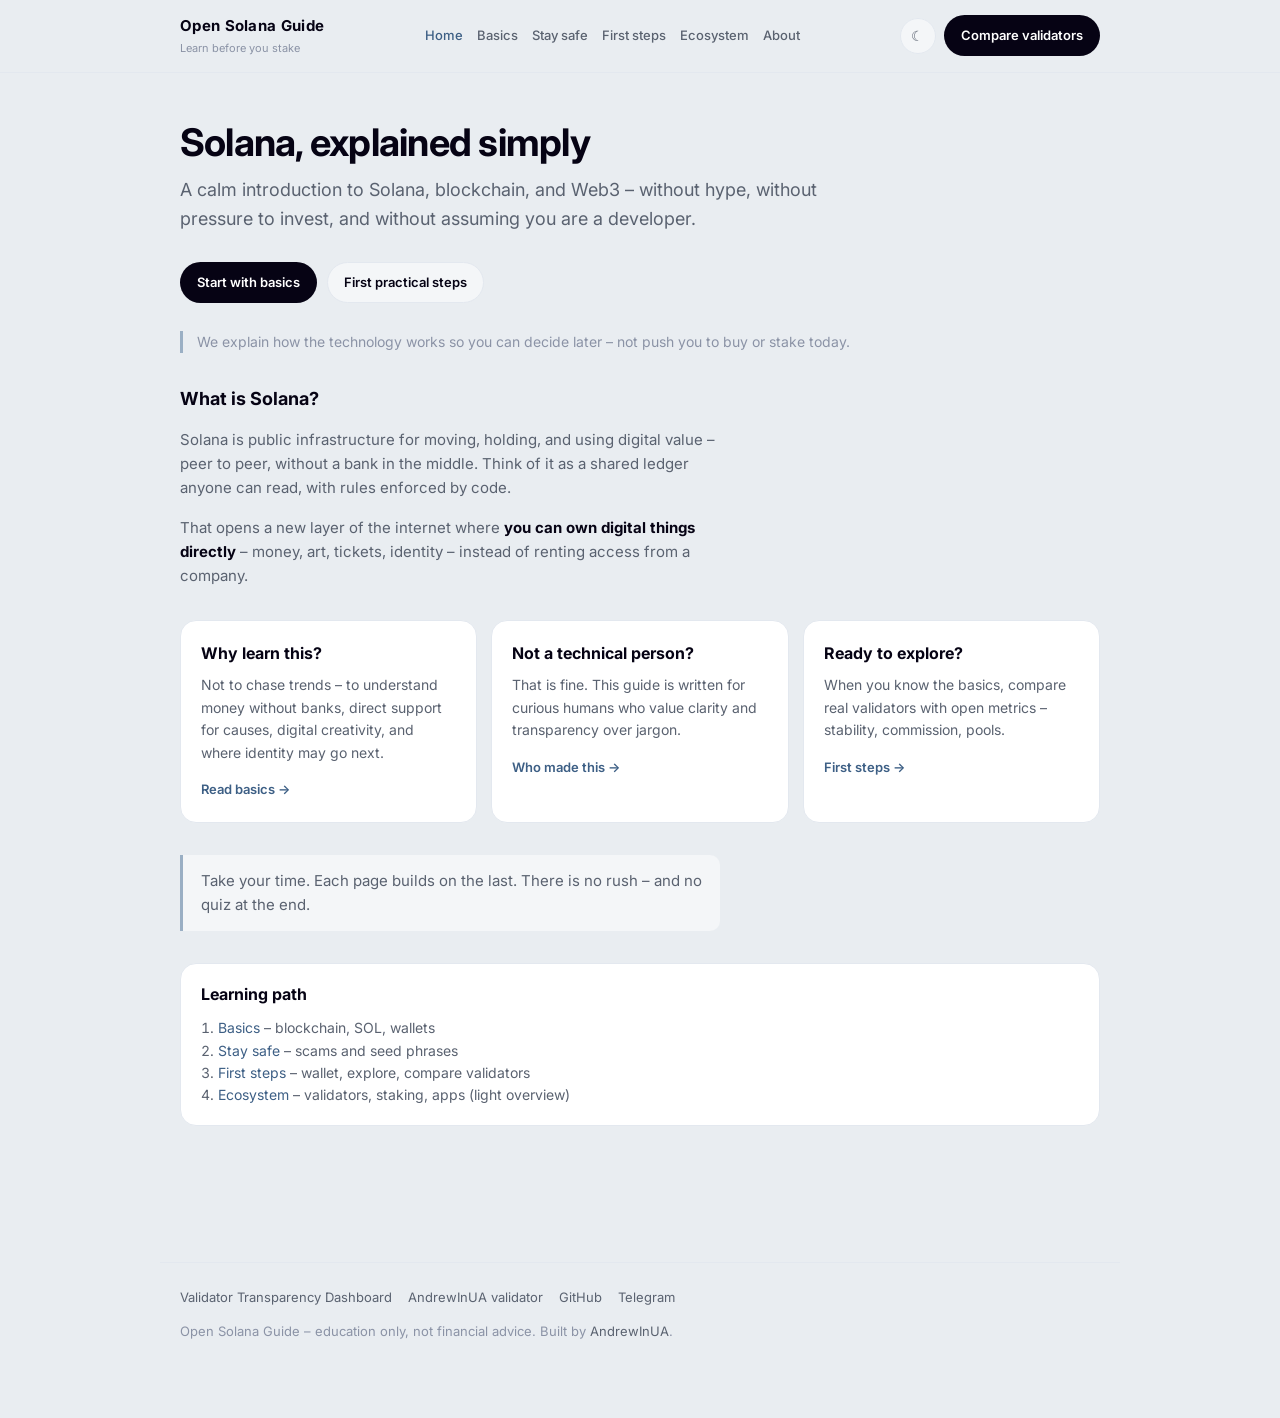
==== index.html @ 5daf4d7b "Present Open Solana Guide as standalone English site. Remove Solyanka and Ukrainian-version referenc" ====
<!doctype html>
<html lang="en">
<head>
  <meta charset="utf-8" />
  <meta name="viewport" content="width=device-width, initial-scale=1" />
  <meta name="color-scheme" content="light dark" />
  <meta name="description" content="Open Solana Guide – plain-English introduction to Solana, Web3 basics, staying safe, and your first practical steps before you stake." />
  <title>Open Solana Guide – Solana explained simply</title>
  <link rel="preconnect" href="https://fonts.googleapis.com" />
  <link rel="preconnect" href="https://fonts.gstatic.com" crossorigin />
  <link href="https://fonts.googleapis.com/css2?family=Inter:wght@400;500;600;700&display=swap" rel="stylesheet" />
  <link rel="stylesheet" href="./styles.css" />
  <script src="./site.js" defer></script>
</head>
<body>
  <header class="site-header">
    <div class="site-header-inner">
      <a href="./index.html" class="brand" style="text-decoration:none">
        <span class="brand-title">Open Solana Guide</span>
        <span class="brand-tag">Learn before you stake</span>
      </a>
      <nav class="site-nav" aria-label="Main">
        <a href="./index.html" class="active">Home</a>
        <a href="./basics.html">Basics</a>
        <a href="./stay-safe.html">Stay safe</a>
        <a href="./first-steps.html">First steps</a>
        <a href="./ecosystem.html">Ecosystem</a>
        <a href="./about.html">About</a>
      </nav>
      <div class="header-actions">
        <button type="button" id="theme-toggle" class="theme-btn" aria-label="Toggle theme">☀</button>
        <a class="btn btn-primary" href="https://validator-transparency-dashboard.vercel.app/?from=learn" target="_blank" rel="noopener">Compare validators</a>
      </div>
    </div>
  </header>

  <main class="wrap">
    <section class="hero">
      <h1>Solana, explained simply</h1>
      <p class="hero-lead">
        A calm introduction to Solana, blockchain, and Web3 – without hype, without pressure to invest,
        and without assuming you are a developer.
      </p>
      <div class="path-row">
        <a class="btn btn-primary" href="./basics.html">Start with basics</a>
        <a class="btn btn-ghost" href="./first-steps.html">First practical steps</a>
      </div>
      <p class="hero-note">
        We explain how the technology works so you can decide later – not push you to buy or stake today.
      </p>
    </section>

    <section>
      <h2 style="font-size:18px;color:var(--heading);margin:0 0 14px">What is Solana?</h2>
      <p style="color:var(--text2);max-width:36em;margin:0 0 16px;font-size:15px">
        Solana is public infrastructure for moving, holding, and using digital value – peer to peer,
        without a bank in the middle. Think of it as a shared ledger anyone can read, with rules enforced by code.
      </p>
      <p style="color:var(--text2);max-width:36em;margin:0;font-size:15px">
        That opens a new layer of the internet where <strong style="color:var(--heading)">you can own digital things directly</strong> –
        money, art, tickets, identity – instead of renting access from a company.
      </p>
    </section>

    <div class="card-grid">
      <article class="card">
        <h3>Why learn this?</h3>
        <p>Not to chase trends – to understand money without banks, direct support for causes, digital creativity, and where identity may go next.</p>
        <a class="card-link" href="./basics.html">Read basics →</a>
      </article>
      <article class="card">
        <h3>Not a technical person?</h3>
        <p>That is fine. This guide is written for curious humans who value clarity and transparency over jargon.</p>
        <a class="card-link" href="./about.html">Who made this →</a>
      </article>
      <article class="card">
        <h3>Ready to explore?</h3>
        <p>When you know the basics, compare real validators with open metrics – stability, commission, pools.</p>
        <a class="card-link" href="./first-steps.html">First steps →</a>
      </article>
    </div>

    <blockquote style="max-width:36em;margin:32px 0;padding:14px 18px;border-left:3px solid var(--accent-soft);background:var(--surface2);border-radius:0 10px 10px 0;color:var(--text2);font-size:15px">
      Take your time. Each page builds on the last. There is no rush – and no quiz at the end.
    </blockquote>

    <section class="callout">
      <strong>Learning path</strong>
      <ol style="margin:10px 0 0;padding-left:1.2em;color:var(--text2);font-size:14px">
        <li><a href="./basics.html">Basics</a> – blockchain, SOL, wallets</li>
        <li><a href="./stay-safe.html">Stay safe</a> – scams and seed phrases</li>
        <li><a href="./first-steps.html">First steps</a> – wallet, explore, compare validators</li>
        <li><a href="./ecosystem.html">Ecosystem</a> – validators, staking, apps (light overview)</li>
      </ol>
    </section>
  </main>

  <footer class="wrap site-footer">
    <div class="footer-links">
      <a href="https://validator-transparency-dashboard.vercel.app/?from=learn" target="_blank" rel="noopener">Validator Transparency Dashboard</a>
      <a href="https://andrewinua.com/" target="_blank" rel="noopener">AndrewInUA validator</a>
      <a href="https://github.com/AndrewInUA/open-solana-guide" target="_blank" rel="noopener">GitHub</a>
      <a href="https://t.me/AndrewInUA" target="_blank" rel="noopener">Telegram</a>
    </div>
    <p>Open Solana Guide – education only, not financial advice. Built by <a href="https://github.com/AndrewInUA">AndrewInUA</a>.</p>
  </footer>
</body>
</html>
---- styles.css ----
:root {
  --bg: #0c0e14;
  --surface: #141821;
  --surface2: #1a2030;
  --border: #2a3142;
  --border2: #3a4358;
  --text: #e8ebf2;
  --text2: #9aa3b8;
  --text3: #6b7488;
  --heading: #f0f3fa;
  --link: #8eb4d4;
  --link-hover: #a8c8e6;
  --accent-soft: #5a7f9e;
  --accent: #4a7394;
  --accent-fg: #f5f8fc;
  --warn: #f36b6b;
  --font: "Inter", system-ui, sans-serif;
  --radius: 16px;
  --radius-sm: 10px;
  --max: 720px;
  --wide: 960px;
  color-scheme: dark;
}

html[data-theme="light"] {
  --bg: #e9edf1;
  --surface: #ffffff;
  --surface2: #f4f6f8;
  --border: #e3e8ef;
  --border2: #d6dce5;
  --text: #101319;
  --text2: #5a6270;
  --text3: #8b93a6;
  --heading: #060314;
  --link: #3d5f85;
  --link-hover: #2a4560;
  --accent-soft: #9aafc4;
  --accent: #060314;
  --accent-fg: #ffffff;
  color-scheme: light;
}

*, *::before, *::after { box-sizing: border-box; }

body {
  margin: 0;
  font-family: var(--font);
  background: var(--bg);
  color: var(--text);
  line-height: 1.6;
  font-size: 16px;
}

a { color: var(--link); text-decoration: none; }
a:hover { color: var(--link-hover); text-decoration: underline; }

.wrap {
  max-width: var(--wide);
  margin: 0 auto;
  padding: 0 20px 64px;
}

.site-header {
  position: sticky;
  top: 0;
  z-index: 20;
  background: color-mix(in srgb, var(--bg) 88%, transparent);
  backdrop-filter: blur(10px);
  border-bottom: 1px solid var(--border);
}

.site-header-inner {
  max-width: var(--wide);
  margin: 0 auto;
  padding: 14px 20px;
  display: flex;
  align-items: center;
  justify-content: space-between;
  gap: 16px;
  flex-wrap: wrap;
}

.brand {
  display: flex;
  flex-direction: column;
  gap: 2px;
}

.brand-title {
  font-size: 15px;
  font-weight: 700;
  color: var(--heading);
  letter-spacing: 0.02em;
}

.brand-tag {
  font-size: 11px;
  color: var(--text3);
}

.site-nav {
  display: flex;
  flex-wrap: wrap;
  gap: 6px 14px;
  align-items: center;
}

.site-nav a {
  font-size: 13px;
  color: var(--text2);
  text-decoration: none;
  font-weight: 500;
}

.site-nav a:hover,
.site-nav a.active {
  color: var(--heading);
  text-decoration: none;
}

.site-nav a.active { color: var(--link); }

.header-actions {
  display: flex;
  gap: 8px;
  align-items: center;
}

.btn {
  display: inline-flex;
  align-items: center;
  justify-content: center;
  padding: 9px 16px;
  border-radius: 999px;
  font-size: 13px;
  font-weight: 600;
  border: 1px solid transparent;
  cursor: pointer;
  text-decoration: none !important;
  transition: opacity 0.15s ease;
}

.btn:hover { opacity: 0.92; text-decoration: none !important; }

.btn-primary {
  background: var(--accent);
  color: var(--accent-fg);
}

.btn-ghost {
  background: var(--surface2);
  color: var(--heading);
  border-color: var(--border);
}

.theme-btn {
  width: 36px;
  height: 36px;
  padding: 0;
  border-radius: 999px;
  border: 1px solid var(--border);
  background: var(--surface2);
  color: var(--text2);
  cursor: pointer;
  font-size: 14px;
}

.hero {
  padding: 48px 0 32px;
  max-width: var(--max);
}

.hero h1 {
  margin: 0 0 12px;
  font-size: clamp(28px, 5vw, 38px);
  line-height: 1.15;
  color: var(--heading);
  letter-spacing: -0.02em;
}

.hero-lead {
  font-size: 18px;
  color: var(--text2);
  margin: 0 0 24px;
  max-width: 36em;
}

.hero-note {
  font-size: 14px;
  color: var(--text3);
  border-left: 3px solid var(--accent-soft);
  padding-left: 14px;
  margin: 24px 0 0;
}

.card-grid {
  display: grid;
  grid-template-columns: repeat(auto-fill, minmax(260px, 1fr));
  gap: 14px;
  margin: 32px 0;
}

.card {
  background: var(--surface);
  border: 1px solid var(--border);
  border-radius: var(--radius);
  padding: 20px;
}

.card h2, .card h3 {
  margin: 0 0 8px;
  font-size: 16px;
  color: var(--heading);
}

.card p {
  margin: 0 0 12px;
  font-size: 14px;
  color: var(--text2);
}

.card-link {
  font-size: 13px;
  font-weight: 600;
  color: var(--link);
}

.prose {
  max-width: var(--max);
  padding: 32px 0 16px;
}

.prose h1 {
  margin: 0 0 12px;
  font-size: clamp(26px, 4vw, 34px);
  color: var(--heading);
}

.prose h2 {
  margin: 32px 0 10px;
  font-size: 20px;
  color: var(--heading);
}

.prose h3 {
  margin: 24px 0 8px;
  font-size: 16px;
  color: var(--heading);
}

.prose p, .prose li {
  color: var(--text2);
  font-size: 15px;
}

.prose ul, .prose ol {
  padding-left: 1.25em;
  margin: 0 0 16px;
}

.prose li { margin-bottom: 6px; }

.prose blockquote {
  margin: 20px 0;
  padding: 14px 18px;
  border-left: 3px solid var(--accent-soft);
  background: var(--surface2);
  border-radius: 0 var(--radius-sm) var(--radius-sm) 0;
  color: var(--text2);
  font-size: 15px;
}

.callout {
  background: var(--surface);
  border: 1px solid var(--border);
  border-radius: var(--radius);
  padding: 18px 20px;
  margin: 24px 0;
}

.callout strong { color: var(--heading); }

.callout-warn {
  border-color: color-mix(in srgb, var(--warn) 40%, var(--border));
}

.path-row {
  display: flex;
  flex-wrap: wrap;
  gap: 10px;
  margin: 28px 0;
}

.step-list {
  counter-reset: step;
  list-style: none;
  padding: 0;
  margin: 20px 0;
}

.step-list li {
  counter-increment: step;
  position: relative;
  padding: 16px 16px 16px 52px;
  margin-bottom: 10px;
  background: var(--surface);
  border: 1px solid var(--border);
  border-radius: var(--radius-sm);
  color: var(--text2);
  font-size: 15px;
}

.step-list li::before {
  content: counter(step);
  position: absolute;
  left: 16px;
  top: 16px;
  width: 24px;
  height: 24px;
  border-radius: 999px;
  background: var(--accent);
  color: var(--accent-fg);
  font-size: 12px;
  font-weight: 700;
  display: flex;
  align-items: center;
  justify-content: center;
}

.site-footer {
  margin-top: 48px;
  padding-top: 24px;
  border-top: 1px solid var(--border);
  font-size: 13px;
  color: var(--text3);
}

.site-footer a { color: var(--text2); }

.footer-links {
  display: flex;
  flex-wrap: wrap;
  gap: 8px 16px;
  margin-bottom: 12px;
}

@media (max-width: 640px) {
  .site-nav { width: 100%; }
  .header-actions { width: 100%; justify-content: flex-end; }
}
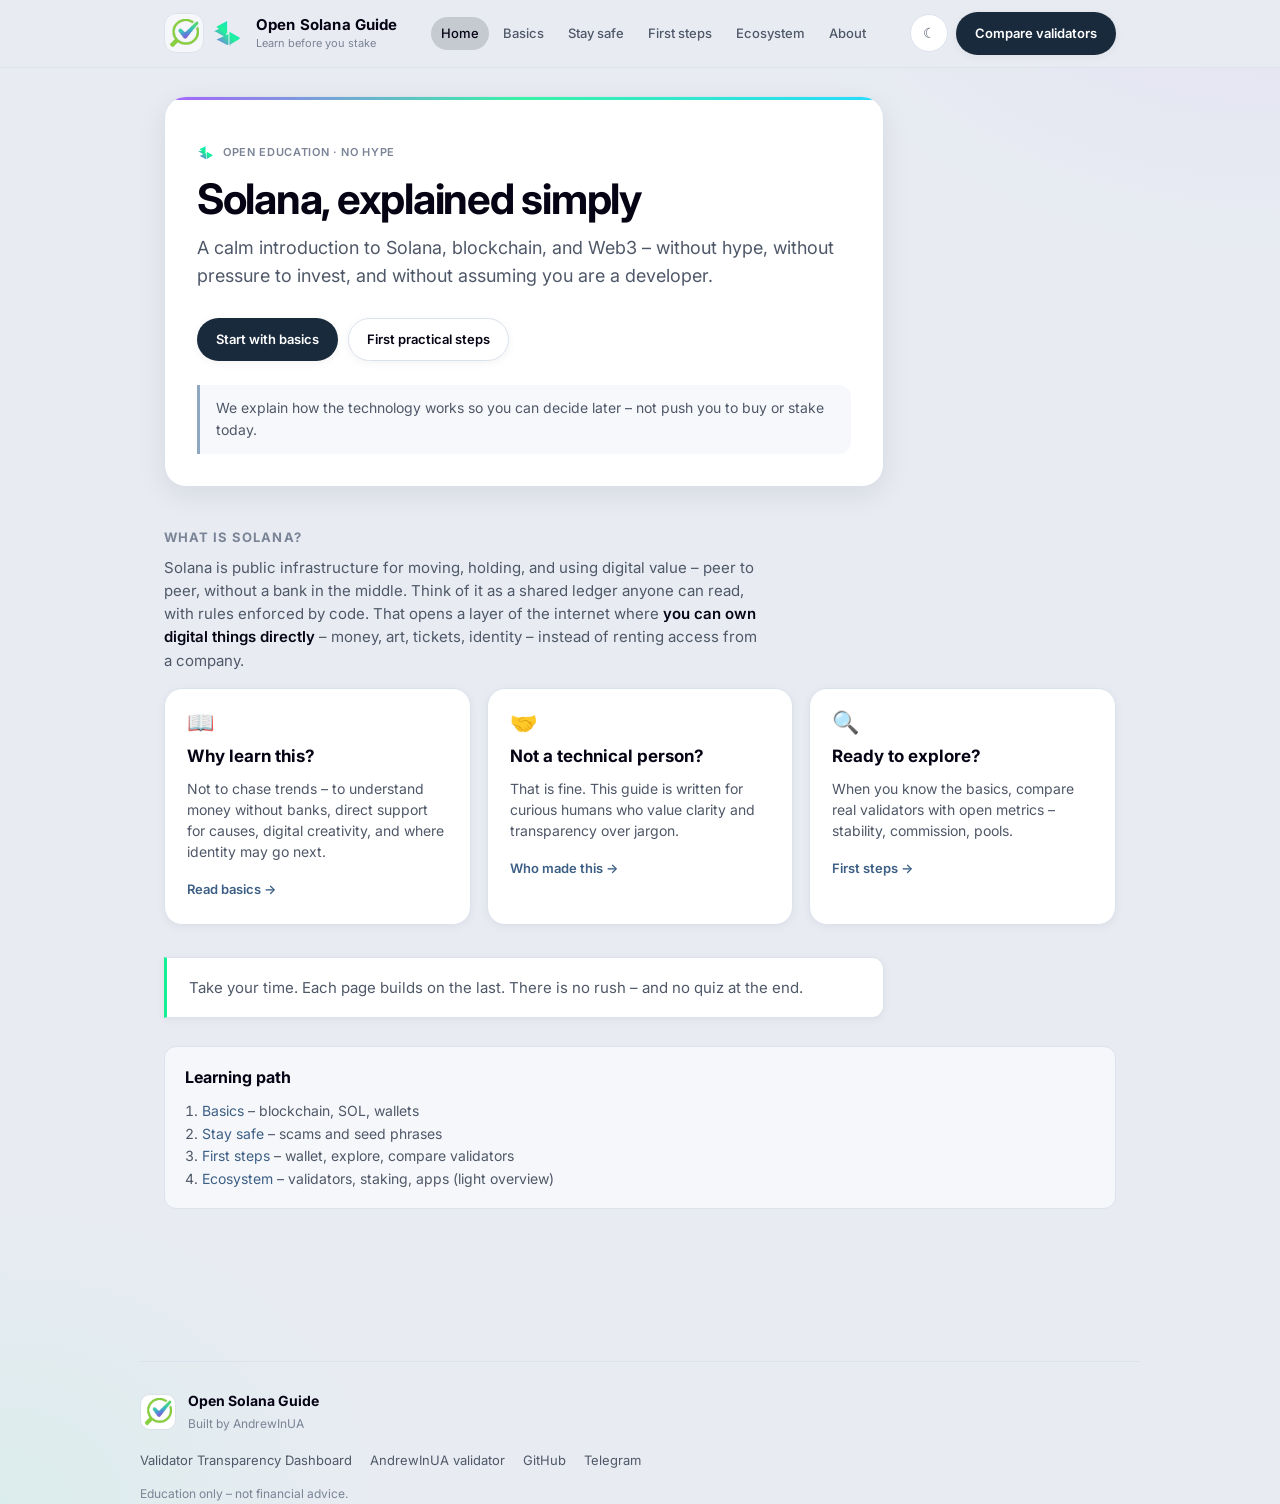
==== commit ce8a8570: "Polish guide UI with logos, hero panel, and card styling. Adds AndrewInUA and Solana marks in the he" ====
--- a/index.html
+++ b/index.html
@@ -10,14 +10,21 @@
   <link rel="preconnect" href="https://fonts.gstatic.com" crossorigin />
   <link href="https://fonts.googleapis.com/css2?family=Inter:wght@400;500;600;700&display=swap" rel="stylesheet" />
   <link rel="stylesheet" href="./styles.css" />
+  <link rel="icon" href="./assets/logo-transparent.png" type="image/png" />
   <script src="./site.js" defer></script>
 </head>
 <body>
   <header class="site-header">
     <div class="site-header-inner">
-      <a href="./index.html" class="brand" style="text-decoration:none">
-        <span class="brand-title">Open Solana Guide</span>
-        <span class="brand-tag">Learn before you stake</span>
+      <a href="./index.html" class="brand">
+        <span class="brand-logos" aria-hidden="true">
+          <img src="./assets/logo-transparent.png" alt="" class="brand-logo brand-logo-owner" width="40" height="40" />
+          <img src="./assets/solana-mark.svg" alt="" class="brand-logo brand-logo-solana" width="32" height="28" />
+        </span>
+        <span class="brand-text">
+          <span class="brand-title">Open Solana Guide</span>
+          <span class="brand-tag">Learn before you stake</span>
+        </span>
       </a>
       <nav class="site-nav" aria-label="Main">
         <a href="./index.html" class="active">Home</a>
@@ -35,7 +42,11 @@
   </header>
 
   <main class="wrap">
-    <section class="hero">
+    <section class="hero-panel hero">
+      <p class="hero-badge">
+        <img src="./assets/solana-mark.svg" alt="" width="18" height="16" />
+        Open education · no hype
+      </p>
       <h1>Solana, explained simply</h1>
       <p class="hero-lead">
         A calm introduction to Solana, blockchain, and Web3 – without hype, without pressure to invest,
@@ -50,37 +61,38 @@
       </p>
     </section>
 
-    <section>
-      <h2 style="font-size:18px;color:var(--heading);margin:0 0 14px">What is Solana?</h2>
-      <p style="color:var(--text2);max-width:36em;margin:0 0 16px;font-size:15px">
+    <section class="section-intro">
+      <h2>What is Solana?</h2>
+      <p>
         Solana is public infrastructure for moving, holding, and using digital value – peer to peer,
         without a bank in the middle. Think of it as a shared ledger anyone can read, with rules enforced by code.
-      </p>
-      <p style="color:var(--text2);max-width:36em;margin:0;font-size:15px">
-        That opens a new layer of the internet where <strong style="color:var(--heading)">you can own digital things directly</strong> –
+        That opens a layer of the internet where <strong>you can own digital things directly</strong> –
         money, art, tickets, identity – instead of renting access from a company.
       </p>
     </section>
 
     <div class="card-grid">
       <article class="card">
+        <div class="card-icon" aria-hidden="true">📖</div>
         <h3>Why learn this?</h3>
         <p>Not to chase trends – to understand money without banks, direct support for causes, digital creativity, and where identity may go next.</p>
         <a class="card-link" href="./basics.html">Read basics →</a>
       </article>
       <article class="card">
+        <div class="card-icon" aria-hidden="true">🤝</div>
         <h3>Not a technical person?</h3>
         <p>That is fine. This guide is written for curious humans who value clarity and transparency over jargon.</p>
         <a class="card-link" href="./about.html">Who made this →</a>
       </article>
       <article class="card">
+        <div class="card-icon" aria-hidden="true">🔍</div>
         <h3>Ready to explore?</h3>
         <p>When you know the basics, compare real validators with open metrics – stability, commission, pools.</p>
         <a class="card-link" href="./first-steps.html">First steps →</a>
       </article>
     </div>
 
-    <blockquote style="max-width:36em;margin:32px 0;padding:14px 18px;border-left:3px solid var(--accent-soft);background:var(--surface2);border-radius:0 10px 10px 0;color:var(--text2);font-size:15px">
+    <blockquote class="quote-panel">
       Take your time. Each page builds on the last. There is no rush – and no quiz at the end.
     </blockquote>
 
@@ -96,13 +108,20 @@
   </main>
 
   <footer class="wrap site-footer">
+    <div class="footer-brand">
+      <img src="./assets/logo-transparent.png" alt="" width="36" height="36" />
+      <div>
+        <strong>Open Solana Guide</strong>
+        <span>Built by AndrewInUA</span>
+      </div>
+    </div>
     <div class="footer-links">
       <a href="https://validator-transparency-dashboard.vercel.app/?from=learn" target="_blank" rel="noopener">Validator Transparency Dashboard</a>
       <a href="https://andrewinua.com/" target="_blank" rel="noopener">AndrewInUA validator</a>
       <a href="https://github.com/AndrewInUA/open-solana-guide" target="_blank" rel="noopener">GitHub</a>
       <a href="https://t.me/AndrewInUA" target="_blank" rel="noopener">Telegram</a>
     </div>
-    <p>Open Solana Guide – education only, not financial advice. Built by <a href="https://github.com/AndrewInUA">AndrewInUA</a>.</p>
+    <p class="footer-note">Education only – not financial advice.</p>
   </footer>
 </body>
 </html>
--- a/styles.css
+++ b/styles.css
@@ -1,42 +1,51 @@
 :root {
-  --bg: #0c0e14;
-  --surface: #141821;
-  --surface2: #1a2030;
-  --border: #2a3142;
-  --border2: #3a4358;
+  --bg: #0a0c12;
+  --bg-elevated: #10141f;
+  --surface: #161b28;
+  --surface2: #1c2333;
+  --border: #2a3348;
+  --border2: #3d4a63;
   --text: #e8ebf2;
   --text2: #9aa3b8;
   --text3: #6b7488;
-  --heading: #f0f3fa;
+  --heading: #f4f6fb;
   --link: #8eb4d4;
   --link-hover: #a8c8e6;
   --accent-soft: #5a7f9e;
-  --accent: #4a7394;
+  --accent: #5b8cad;
   --accent-fg: #f5f8fc;
+  --solana-purple: #9945ff;
+  --solana-green: #14f195;
+  --solana-cyan: #00d4ff;
   --warn: #f36b6b;
   --font: "Inter", system-ui, sans-serif;
-  --radius: 16px;
-  --radius-sm: 10px;
+  --radius: 18px;
+  --radius-sm: 12px;
   --max: 720px;
-  --wide: 960px;
+  --wide: 1000px;
+  --shadow-card: 0 8px 32px rgba(0, 0, 0, 0.35);
+  --shadow-soft: 0 2px 12px rgba(0, 0, 0, 0.2);
   color-scheme: dark;
 }
 
 html[data-theme="light"] {
-  --bg: #e9edf1;
+  --bg: #e8ecf2;
+  --bg-elevated: #f0f3f8;
   --surface: #ffffff;
-  --surface2: #f4f6f8;
-  --border: #e3e8ef;
-  --border2: #d6dce5;
+  --surface2: #f5f7fa;
+  --border: #dce2ec;
+  --border2: #c5cedd;
   --text: #101319;
-  --text2: #5a6270;
-  --text3: #8b93a6;
+  --text2: #4f5868;
+  --text3: #7a8496;
   --heading: #060314;
   --link: #3d5f85;
   --link-hover: #2a4560;
-  --accent-soft: #9aafc4;
-  --accent: #060314;
+  --accent-soft: #8fa8c0;
+  --accent: #1a2a3d;
   --accent-fg: #ffffff;
+  --shadow-card: 0 8px 28px rgba(16, 19, 25, 0.08);
+  --shadow-soft: 0 2px 10px rgba(16, 19, 25, 0.05);
   color-scheme: light;
 }
 
@@ -49,6 +58,16 @@
   color: var(--text);
   line-height: 1.6;
   font-size: 16px;
+  min-height: 100vh;
+  background-image:
+    radial-gradient(ellipse 80% 50% at 100% -10%, rgba(153, 69, 255, 0.12), transparent 55%),
+    radial-gradient(ellipse 60% 40% at 0% 100%, rgba(20, 241, 149, 0.07), transparent 50%);
+}
+
+html[data-theme="light"] body {
+  background-image:
+    radial-gradient(ellipse 80% 50% at 100% -10%, rgba(153, 69, 255, 0.08), transparent 55%),
+    radial-gradient(ellipse 60% 40% at 0% 100%, rgba(20, 241, 149, 0.06), transparent 50%);
 }
 
 a { color: var(--link); text-decoration: none; }
@@ -57,22 +76,22 @@
 .wrap {
   max-width: var(--wide);
   margin: 0 auto;
-  padding: 0 20px 64px;
+  padding: 0 24px 72px;
 }
 
 .site-header {
   position: sticky;
   top: 0;
-  z-index: 20;
-  background: color-mix(in srgb, var(--bg) 88%, transparent);
-  backdrop-filter: blur(10px);
+  z-index: 30;
+  background: color-mix(in srgb, var(--bg) 90%, transparent);
+  backdrop-filter: blur(14px);
   border-bottom: 1px solid var(--border);
 }
 
 .site-header-inner {
   max-width: var(--wide);
   margin: 0 auto;
-  padding: 14px 20px;
+  padding: 12px 24px;
   display: flex;
   align-items: center;
   justify-content: space-between;
@@ -82,26 +101,66 @@
 
 .brand {
   display: flex;
+  align-items: center;
+  gap: 12px;
+  text-decoration: none !important;
+  min-width: 0;
+}
+
+.brand:hover { text-decoration: none !important; }
+
+.brand-logos {
+  display: flex;
+  align-items: center;
+  gap: 8px;
+  flex-shrink: 0;
+}
+
+.brand-logo {
+  display: block;
+  object-fit: contain;
+}
+
+.brand-logo-owner {
+  width: 40px;
+  height: 40px;
+  border-radius: 12px;
+  border: 1px solid var(--border);
+  background: var(--surface2);
+  padding: 4px;
+}
+
+.brand-logo-solana {
+  width: 32px;
+  height: auto;
+  opacity: 0.95;
+}
+
+.brand-text {
+  display: flex;
   flex-direction: column;
-  gap: 2px;
+  gap: 1px;
+  min-width: 0;
 }
 
 .brand-title {
   font-size: 15px;
   font-weight: 700;
   color: var(--heading);
-  letter-spacing: 0.02em;
+  letter-spacing: 0.01em;
+  line-height: 1.25;
 }
 
 .brand-tag {
   font-size: 11px;
   color: var(--text3);
+  line-height: 1.3;
 }
 
 .site-nav {
   display: flex;
   flex-wrap: wrap;
-  gap: 6px 14px;
+  gap: 4px;
   align-items: center;
 }
 
@@ -110,15 +169,22 @@
   color: var(--text2);
   text-decoration: none;
   font-weight: 500;
-}
-
-.site-nav a:hover,
+  padding: 6px 10px;
+  border-radius: 999px;
+  transition: background 0.15s ease, color 0.15s ease;
+}
+
+.site-nav a:hover {
+  color: var(--heading);
+  background: var(--surface2);
+  text-decoration: none;
+}
+
 .site-nav a.active {
   color: var(--heading);
+  background: color-mix(in srgb, var(--accent) 22%, var(--surface2));
   text-decoration: none;
 }
-
-.site-nav a.active { color: var(--link); }
 
 .header-actions {
   display: flex;
@@ -130,93 +196,188 @@
   display: inline-flex;
   align-items: center;
   justify-content: center;
-  padding: 9px 16px;
+  padding: 10px 18px;
   border-radius: 999px;
   font-size: 13px;
   font-weight: 600;
   border: 1px solid transparent;
   cursor: pointer;
   text-decoration: none !important;
-  transition: opacity 0.15s ease;
-}
-
-.btn:hover { opacity: 0.92; text-decoration: none !important; }
+  transition: transform 0.12s ease, box-shadow 0.15s ease, opacity 0.15s ease;
+}
+
+.btn:hover {
+  text-decoration: none !important;
+  transform: translateY(-1px);
+}
 
 .btn-primary {
+  background: linear-gradient(135deg, var(--accent) 0%, color-mix(in srgb, var(--solana-purple) 35%, var(--accent)) 100%);
+  color: var(--accent-fg);
+  box-shadow: var(--shadow-soft);
+}
+
+html[data-theme="light"] .btn-primary {
   background: var(--accent);
   color: var(--accent-fg);
 }
 
 .btn-ghost {
-  background: var(--surface2);
+  background: var(--surface);
   color: var(--heading);
   border-color: var(--border);
+  box-shadow: var(--shadow-soft);
 }
 
 .theme-btn {
-  width: 36px;
-  height: 36px;
+  width: 38px;
+  height: 38px;
   padding: 0;
   border-radius: 999px;
   border: 1px solid var(--border);
-  background: var(--surface2);
+  background: var(--surface);
   color: var(--text2);
   cursor: pointer;
   font-size: 14px;
-}
-
-.hero {
-  padding: 48px 0 32px;
+  transition: background 0.15s ease;
+}
+
+.theme-btn:hover { background: var(--surface2); }
+
+.hero-panel {
+  margin-top: 28px;
+  padding: 36px 32px 32px;
+  background: var(--surface);
+  border: 1px solid var(--border);
+  border-radius: calc(var(--radius) + 4px);
+  box-shadow: var(--shadow-card);
+  position: relative;
+  overflow: hidden;
   max-width: var(--max);
+}
+
+.hero-panel::before {
+  content: "";
+  position: absolute;
+  top: 0;
+  left: 0;
+  right: 0;
+  height: 3px;
+  background: linear-gradient(90deg, var(--solana-purple), var(--solana-green), var(--solana-cyan));
+  opacity: 0.85;
+}
+
+.hero-badge {
+  display: inline-flex;
+  align-items: center;
+  gap: 8px;
+  font-size: 11px;
+  font-weight: 600;
+  letter-spacing: 0.06em;
+  text-transform: uppercase;
+  color: var(--text3);
+  margin-bottom: 14px;
+}
+
+.hero-badge img {
+  width: 18px;
+  height: auto;
 }
 
 .hero h1 {
   margin: 0 0 12px;
-  font-size: clamp(28px, 5vw, 38px);
-  line-height: 1.15;
-  color: var(--heading);
-  letter-spacing: -0.02em;
+  font-size: clamp(30px, 5vw, 42px);
+  line-height: 1.12;
+  color: var(--heading);
+  letter-spacing: -0.03em;
+  position: relative;
 }
 
 .hero-lead {
   font-size: 18px;
   color: var(--text2);
-  margin: 0 0 24px;
-  max-width: 36em;
+  margin: 0 0 26px;
+  max-width: 38em;
+  line-height: 1.55;
 }
 
 .hero-note {
   font-size: 14px;
+  color: var(--text2);
+  border-left: 3px solid var(--accent-soft);
+  padding: 12px 0 12px 16px;
+  margin: 24px 0 0;
+  background: color-mix(in srgb, var(--surface2) 80%, transparent);
+  border-radius: 0 var(--radius-sm) var(--radius-sm) 0;
+}
+
+.section-intro {
+  max-width: var(--max);
+  margin: 40px 0 16px;
+}
+
+.section-intro h2 {
+  margin: 0 0 8px;
+  font-size: 13px;
+  font-weight: 700;
+  letter-spacing: 0.08em;
+  text-transform: uppercase;
   color: var(--text3);
-  border-left: 3px solid var(--accent-soft);
-  padding-left: 14px;
-  margin: 24px 0 0;
+}
+
+.section-intro p {
+  margin: 0;
+  font-size: 15px;
+  color: var(--text2);
+  max-width: 40em;
+  line-height: 1.55;
+}
+
+.section-intro strong {
+  color: var(--heading);
+  font-weight: 600;
 }
 
 .card-grid {
   display: grid;
-  grid-template-columns: repeat(auto-fill, minmax(260px, 1fr));
-  gap: 14px;
-  margin: 32px 0;
+  grid-template-columns: repeat(auto-fill, minmax(280px, 1fr));
+  gap: 16px;
+  margin: 0 0 32px;
+  max-width: var(--wide);
 }
 
 .card {
   background: var(--surface);
   border: 1px solid var(--border);
   border-radius: var(--radius);
-  padding: 20px;
-}
-
-.card h2, .card h3 {
+  padding: 22px;
+  box-shadow: var(--shadow-soft);
+  transition: transform 0.15s ease, border-color 0.15s ease, box-shadow 0.15s ease;
+}
+
+.card:hover {
+  transform: translateY(-2px);
+  border-color: var(--border2);
+  box-shadow: var(--shadow-card);
+}
+
+.card-icon {
+  font-size: 22px;
+  line-height: 1;
+  margin-bottom: 10px;
+}
+
+.card h3 {
   margin: 0 0 8px;
-  font-size: 16px;
+  font-size: 17px;
   color: var(--heading);
 }
 
 .card p {
-  margin: 0 0 12px;
+  margin: 0 0 14px;
   font-size: 14px;
   color: var(--text2);
+  line-height: 1.5;
 }
 
 .card-link {
@@ -225,15 +386,58 @@
   color: var(--link);
 }
 
+.quote-panel {
+  max-width: var(--max);
+  margin: 8px 0 28px;
+  padding: 18px 22px;
+  border-left: 3px solid var(--solana-green);
+  background: var(--surface);
+  border-radius: 0 var(--radius-sm) var(--radius-sm) 0;
+  border: 1px solid var(--border);
+  border-left-width: 3px;
+  border-left-color: var(--solana-green);
+  color: var(--text2);
+  font-size: 15px;
+  line-height: 1.55;
+  box-shadow: var(--shadow-soft);
+}
+
+.prose-panel {
+  max-width: var(--max);
+  margin-top: 28px;
+  padding: 32px 32px 36px;
+  background: var(--surface);
+  border: 1px solid var(--border);
+  border-radius: calc(var(--radius) + 2px);
+  box-shadow: var(--shadow-card);
+}
+
+.prose-panel::before {
+  content: "";
+  display: block;
+  height: 3px;
+  margin: -32px -32px 28px;
+  border-radius: calc(var(--radius) + 2px) calc(var(--radius) + 2px) 0 0;
+  background: linear-gradient(90deg, var(--solana-purple), var(--solana-green), var(--solana-cyan));
+  opacity: 0.75;
+}
+
 .prose {
-  max-width: var(--max);
-  padding: 32px 0 16px;
+  padding: 0;
 }
 
 .prose h1 {
   margin: 0 0 12px;
-  font-size: clamp(26px, 4vw, 34px);
-  color: var(--heading);
+  font-size: clamp(28px, 4vw, 36px);
+  color: var(--heading);
+  letter-spacing: -0.02em;
+}
+
+.prose-lead {
+  font-size: 17px;
+  color: var(--text2);
+  margin: 0 0 8px;
+  line-height: 1.55;
 }
 
 .prose h2 {
@@ -251,6 +455,7 @@
 .prose p, .prose li {
   color: var(--text2);
   font-size: 15px;
+  line-height: 1.6;
 }
 
 .prose ul, .prose ol {
@@ -259,6 +464,8 @@
 }
 
 .prose li { margin-bottom: 6px; }
+
+.prose strong { color: var(--heading); font-weight: 600; }
 
 .prose blockquote {
   margin: 20px 0;
@@ -271,9 +478,9 @@
 }
 
 .callout {
-  background: var(--surface);
-  border: 1px solid var(--border);
-  border-radius: var(--radius);
+  background: var(--surface2);
+  border: 1px solid var(--border);
+  border-radius: var(--radius-sm);
   padding: 18px 20px;
   margin: 24px 0;
 }
@@ -288,7 +495,7 @@
   display: flex;
   flex-wrap: wrap;
   gap: 10px;
-  margin: 28px 0;
+  margin: 28px 0 0;
 }
 
 .step-list {
@@ -301,24 +508,25 @@
 .step-list li {
   counter-increment: step;
   position: relative;
-  padding: 16px 16px 16px 52px;
-  margin-bottom: 10px;
-  background: var(--surface);
+  padding: 18px 18px 18px 56px;
+  margin-bottom: 12px;
+  background: var(--surface2);
   border: 1px solid var(--border);
   border-radius: var(--radius-sm);
   color: var(--text2);
   font-size: 15px;
+  line-height: 1.55;
 }
 
 .step-list li::before {
   content: counter(step);
   position: absolute;
   left: 16px;
-  top: 16px;
-  width: 24px;
-  height: 24px;
+  top: 18px;
+  width: 28px;
+  height: 28px;
   border-radius: 999px;
-  background: var(--accent);
+  background: linear-gradient(135deg, var(--accent), color-mix(in srgb, var(--solana-purple) 40%, var(--accent)));
   color: var(--accent-fg);
   font-size: 12px;
   font-weight: 700;
@@ -328,23 +536,66 @@
 }
 
 .site-footer {
-  margin-top: 48px;
-  padding-top: 24px;
+  margin-top: 56px;
+  padding: 28px 0 0;
   border-top: 1px solid var(--border);
   font-size: 13px;
   color: var(--text3);
 }
 
+.footer-brand {
+  display: flex;
+  align-items: center;
+  gap: 12px;
+  margin-bottom: 16px;
+}
+
+.footer-brand img {
+  width: 36px;
+  height: 36px;
+  border-radius: 10px;
+  border: 1px solid var(--border);
+  padding: 3px;
+  background: var(--surface);
+}
+
+.footer-brand strong {
+  display: block;
+  color: var(--heading);
+  font-size: 14px;
+}
+
+.footer-brand span {
+  display: block;
+  font-size: 12px;
+  color: var(--text3);
+  margin-top: 2px;
+}
+
 .site-footer a { color: var(--text2); }
 
 .footer-links {
   display: flex;
   flex-wrap: wrap;
-  gap: 8px 16px;
-  margin-bottom: 12px;
-}
-
-@media (max-width: 640px) {
-  .site-nav { width: 100%; }
-  .header-actions { width: 100%; justify-content: flex-end; }
-}
+  gap: 8px 18px;
+  margin-bottom: 14px;
+}
+
+.footer-note {
+  margin: 0;
+  font-size: 12px;
+  color: var(--text3);
+}
+
+@media (max-width: 720px) {
+  .brand-tag { display: none; }
+  .hero-panel { padding: 28px 20px 24px; }
+  .prose-panel { padding: 24px 20px 28px; }
+  .prose-panel::before { margin: -24px -20px 22px; }
+  .site-nav { width: 100%; order: 3; }
+  .header-actions { margin-left: auto; }
+}
+
+@media (max-width: 480px) {
+  .brand-logo-solana { display: none; }
+}
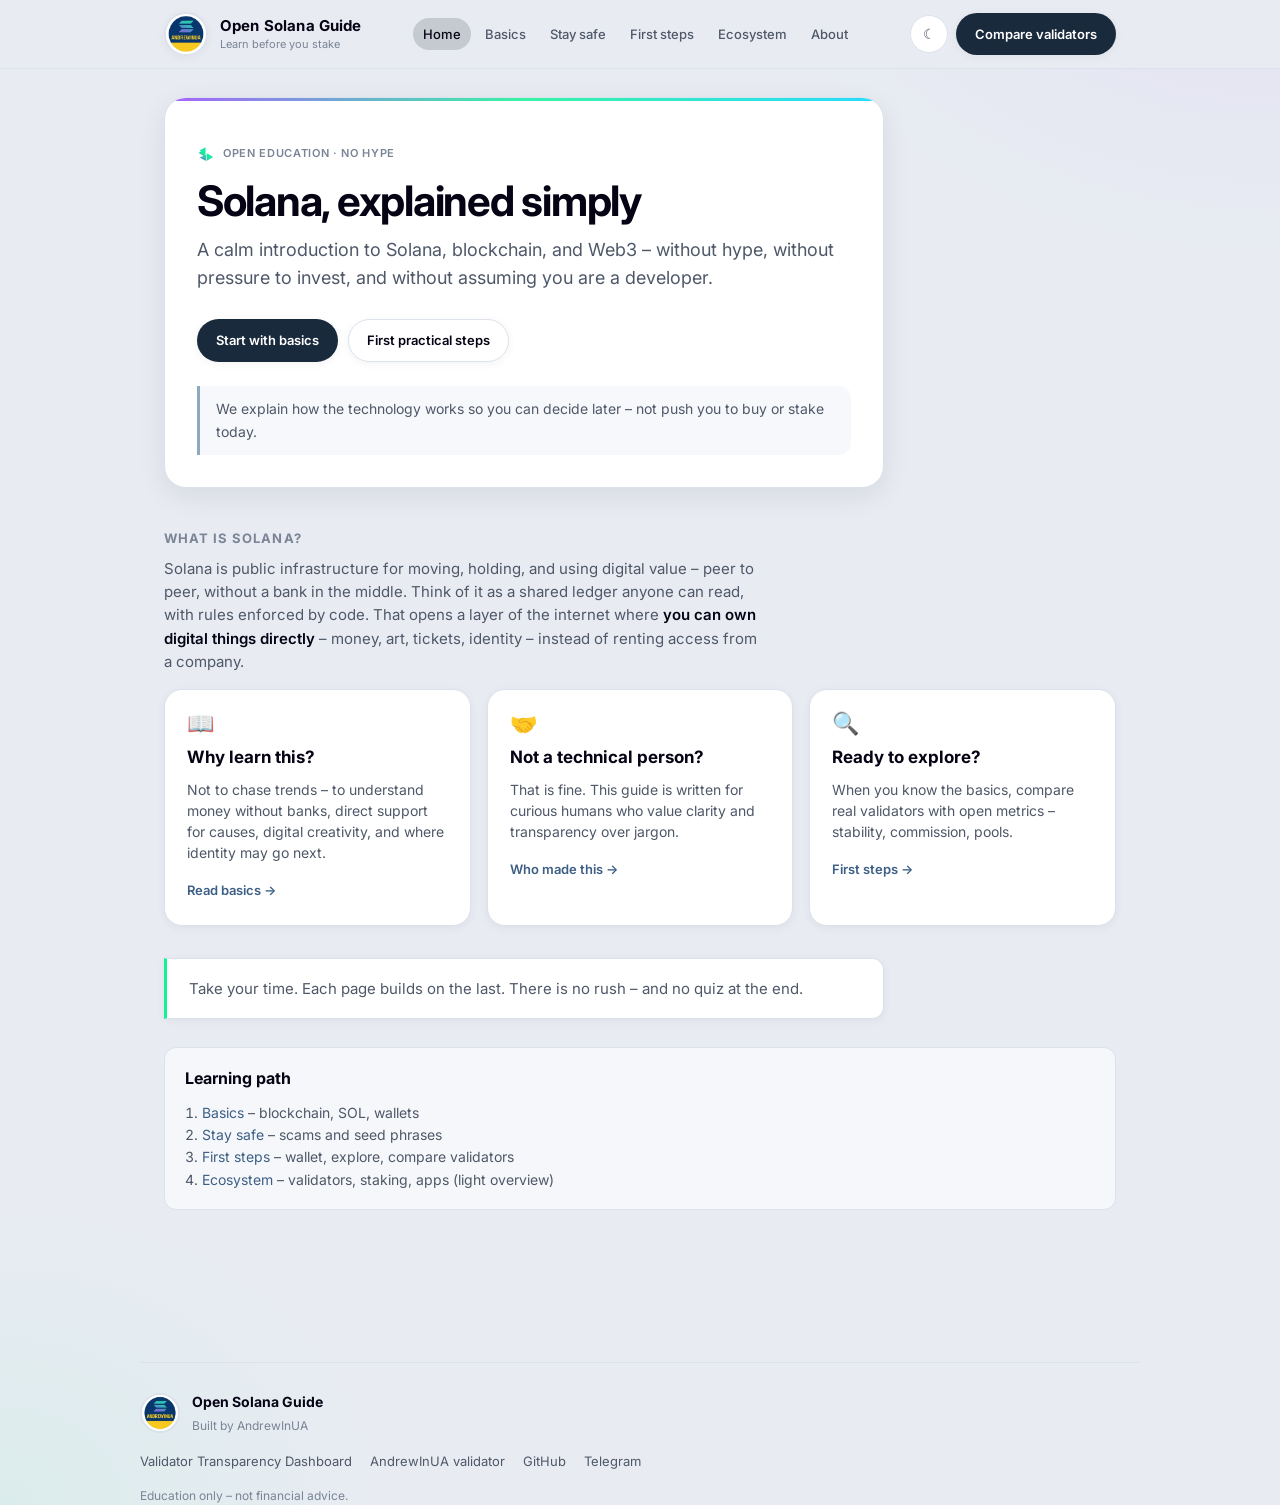
==== commit e319782c: "Use official AndrewInUA circular logo across the guide. Replaces the placeholder mark with the navy " ====
--- a/index.html
+++ b/index.html
@@ -10,17 +10,14 @@
   <link rel="preconnect" href="https://fonts.gstatic.com" crossorigin />
   <link href="https://fonts.googleapis.com/css2?family=Inter:wght@400;500;600;700&display=swap" rel="stylesheet" />
   <link rel="stylesheet" href="./styles.css" />
-  <link rel="icon" href="./assets/logo-transparent.png" type="image/png" />
+  <link rel="icon" href="./assets/logo.png" type="image/jpeg" />
   <script src="./site.js" defer></script>
 </head>
 <body>
   <header class="site-header">
     <div class="site-header-inner">
       <a href="./index.html" class="brand">
-        <span class="brand-logos" aria-hidden="true">
-          <img src="./assets/logo-transparent.png" alt="" class="brand-logo brand-logo-owner" width="40" height="40" />
-          <img src="./assets/solana-mark.svg" alt="" class="brand-logo brand-logo-solana" width="32" height="28" />
-        </span>
+        <img src="./assets/logo.png" alt="AndrewInUA" class="brand-logo" width="44" height="44" />
         <span class="brand-text">
           <span class="brand-title">Open Solana Guide</span>
           <span class="brand-tag">Learn before you stake</span>
@@ -109,7 +106,7 @@
 
   <footer class="wrap site-footer">
     <div class="footer-brand">
-      <img src="./assets/logo-transparent.png" alt="" width="36" height="36" />
+      <img src="./assets/logo.png" alt="" width="36" height="36" />
       <div>
         <strong>Open Solana Guide</strong>
         <span>Built by AndrewInUA</span>
--- a/styles.css
+++ b/styles.css
@@ -109,31 +109,15 @@
 
 .brand:hover { text-decoration: none !important; }
 
-.brand-logos {
-  display: flex;
-  align-items: center;
-  gap: 8px;
-  flex-shrink: 0;
-}
-
 .brand-logo {
   display: block;
-  object-fit: contain;
-}
-
-.brand-logo-owner {
-  width: 40px;
-  height: 40px;
-  border-radius: 12px;
-  border: 1px solid var(--border);
-  background: var(--surface2);
-  padding: 4px;
-}
-
-.brand-logo-solana {
-  width: 32px;
-  height: auto;
-  opacity: 0.95;
+  width: 44px;
+  height: 44px;
+  border-radius: 50%;
+  border: 2px solid var(--border);
+  box-shadow: var(--shadow-soft);
+  object-fit: cover;
+  flex-shrink: 0;
 }
 
 .brand-text {
@@ -551,12 +535,11 @@
 }
 
 .footer-brand img {
-  width: 36px;
-  height: 36px;
-  border-radius: 10px;
-  border: 1px solid var(--border);
-  padding: 3px;
-  background: var(--surface);
+  width: 40px;
+  height: 40px;
+  border-radius: 50%;
+  border: 2px solid var(--border);
+  object-fit: cover;
 }
 
 .footer-brand strong {
@@ -596,6 +579,3 @@
   .header-actions { margin-left: auto; }
 }
 
-@media (max-width: 480px) {
-  .brand-logo-solana { display: none; }
-}
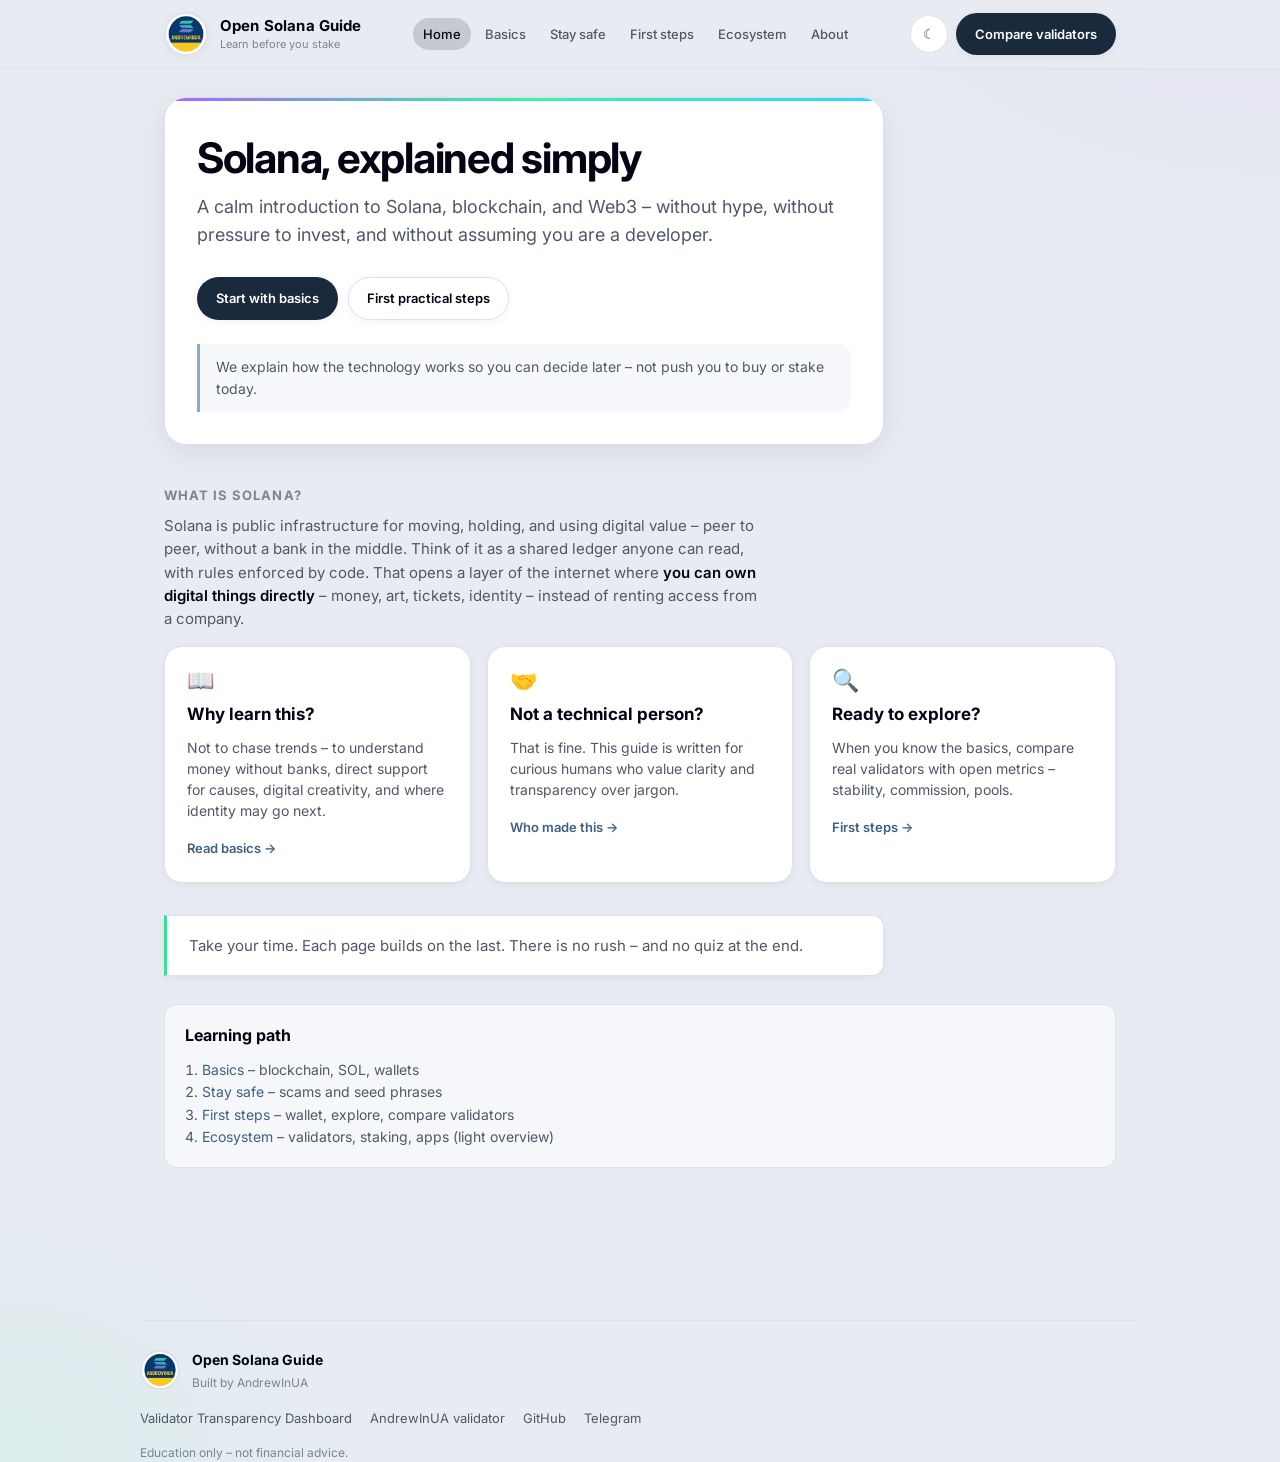
==== commit abdfe4d0: "Remove confusing hero badge and Solana icon on home page. The small mark and "open education · no hy" ====
--- a/index.html
+++ b/index.html
@@ -40,10 +40,6 @@
 
   <main class="wrap">
     <section class="hero-panel hero">
-      <p class="hero-badge">
-        <img src="./assets/solana-mark.svg" alt="" width="18" height="16" />
-        Open education · no hype
-      </p>
       <h1>Solana, explained simply</h1>
       <p class="hero-lead">
         A calm introduction to Solana, blockchain, and Web3 – without hype, without pressure to invest,
--- a/styles.css
+++ b/styles.css
@@ -251,23 +251,6 @@
   opacity: 0.85;
 }
 
-.hero-badge {
-  display: inline-flex;
-  align-items: center;
-  gap: 8px;
-  font-size: 11px;
-  font-weight: 600;
-  letter-spacing: 0.06em;
-  text-transform: uppercase;
-  color: var(--text3);
-  margin-bottom: 14px;
-}
-
-.hero-badge img {
-  width: 18px;
-  height: auto;
-}
-
 .hero h1 {
   margin: 0 0 12px;
   font-size: clamp(30px, 5vw, 42px);
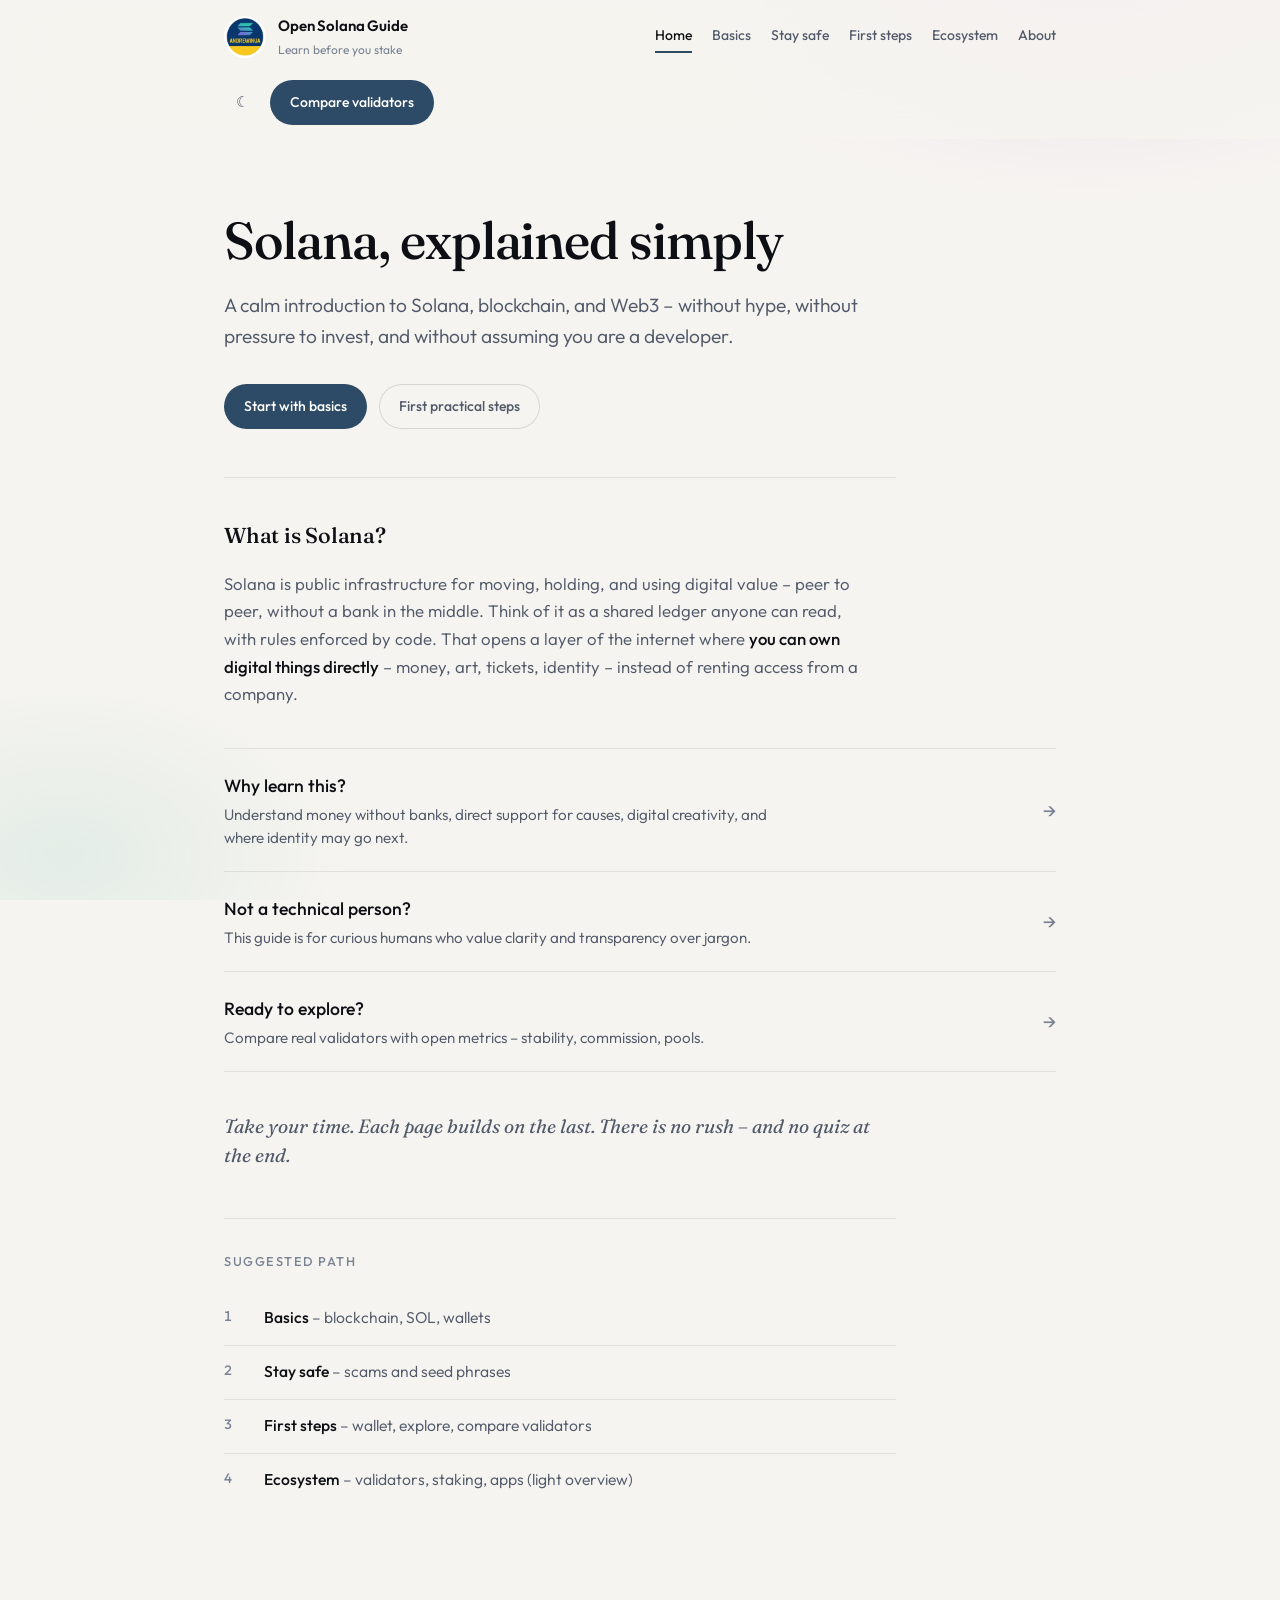
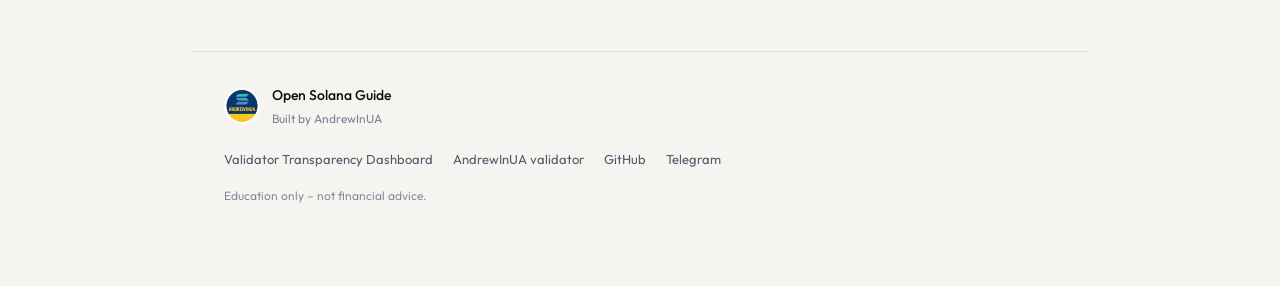
==== commit f7307802: "Redesign guide with editorial layout instead of Notion-style boxes. Open hero, serif headings, list-" ====
--- a/index.html
+++ b/index.html
@@ -8,7 +8,7 @@
   <title>Open Solana Guide – Solana explained simply</title>
   <link rel="preconnect" href="https://fonts.googleapis.com" />
   <link rel="preconnect" href="https://fonts.gstatic.com" crossorigin />
-  <link href="https://fonts.googleapis.com/css2?family=Inter:wght@400;500;600;700&display=swap" rel="stylesheet" />
+  <link href="https://fonts.googleapis.com/css2?family=Fraunces:opsz,wght@9..144,400;9..144,500&family=Outfit:wght@350;400;500;600&display=swap" rel="stylesheet" />
   <link rel="stylesheet" href="./styles.css" />
   <link rel="icon" href="./assets/logo.png" type="image/jpeg" />
   <script src="./site.js" defer></script>
@@ -39,7 +39,7 @@
   </header>
 
   <main class="wrap">
-    <section class="hero-panel hero">
+    <section class="hero">
       <h1>Solana, explained simply</h1>
       <p class="hero-lead">
         A calm introduction to Solana, blockchain, and Web3 – without hype, without pressure to invest,
@@ -49,12 +49,9 @@
         <a class="btn btn-primary" href="./basics.html">Start with basics</a>
         <a class="btn btn-ghost" href="./first-steps.html">First practical steps</a>
       </div>
-      <p class="hero-note">
-        We explain how the technology works so you can decide later – not push you to buy or stake today.
-      </p>
     </section>
 
-    <section class="section-intro">
+    <section class="flow-section">
       <h2>What is Solana?</h2>
       <p>
         Solana is public infrastructure for moving, holding, and using digital value – peer to peer,
@@ -64,34 +61,37 @@
       </p>
     </section>
 
-    <div class="card-grid">
-      <article class="card">
-        <div class="card-icon" aria-hidden="true">📖</div>
-        <h3>Why learn this?</h3>
-        <p>Not to chase trends – to understand money without banks, direct support for causes, digital creativity, and where identity may go next.</p>
-        <a class="card-link" href="./basics.html">Read basics →</a>
-      </article>
-      <article class="card">
-        <div class="card-icon" aria-hidden="true">🤝</div>
-        <h3>Not a technical person?</h3>
-        <p>That is fine. This guide is written for curious humans who value clarity and transparency over jargon.</p>
-        <a class="card-link" href="./about.html">Who made this →</a>
-      </article>
-      <article class="card">
-        <div class="card-icon" aria-hidden="true">🔍</div>
-        <h3>Ready to explore?</h3>
-        <p>When you know the basics, compare real validators with open metrics – stability, commission, pools.</p>
-        <a class="card-link" href="./first-steps.html">First steps →</a>
-      </article>
-    </div>
+    <ul class="topic-list">
+      <li>
+        <a href="./basics.html" class="topic-item">
+          <span class="topic-title">Why learn this?</span>
+          <span class="topic-desc">Understand money without banks, direct support for causes, digital creativity, and where identity may go next.</span>
+          <span class="topic-arrow" aria-hidden="true">→</span>
+        </a>
+      </li>
+      <li>
+        <a href="./about.html" class="topic-item">
+          <span class="topic-title">Not a technical person?</span>
+          <span class="topic-desc">This guide is for curious humans who value clarity and transparency over jargon.</span>
+          <span class="topic-arrow" aria-hidden="true">→</span>
+        </a>
+      </li>
+      <li>
+        <a href="./first-steps.html" class="topic-item">
+          <span class="topic-title">Ready to explore?</span>
+          <span class="topic-desc">Compare real validators with open metrics – stability, commission, pools.</span>
+          <span class="topic-arrow" aria-hidden="true">→</span>
+        </a>
+      </li>
+    </ul>
 
-    <blockquote class="quote-panel">
+    <blockquote class="quote-soft">
       Take your time. Each page builds on the last. There is no rush – and no quiz at the end.
     </blockquote>
 
-    <section class="callout">
-      <strong>Learning path</strong>
-      <ol style="margin:10px 0 0;padding-left:1.2em;color:var(--text2);font-size:14px">
+    <section class="path-flow">
+      <h2 class="path-flow-title">Suggested path</h2>
+      <ol class="path-steps">
         <li><a href="./basics.html">Basics</a> – blockchain, SOL, wallets</li>
         <li><a href="./stay-safe.html">Stay safe</a> – scams and seed phrases</li>
         <li><a href="./first-steps.html">First steps</a> – wallet, explore, compare validators</li>
--- a/styles.css
+++ b/styles.css
@@ -1,51 +1,38 @@
 :root {
-  --bg: #0a0c12;
-  --bg-elevated: #10141f;
-  --surface: #161b28;
-  --surface2: #1c2333;
-  --border: #2a3348;
-  --border2: #3d4a63;
-  --text: #e8ebf2;
-  --text2: #9aa3b8;
-  --text3: #6b7488;
-  --heading: #f4f6fb;
-  --link: #8eb4d4;
-  --link-hover: #a8c8e6;
-  --accent-soft: #5a7f9e;
-  --accent: #5b8cad;
-  --accent-fg: #f5f8fc;
-  --solana-purple: #9945ff;
-  --solana-green: #14f195;
-  --solana-cyan: #00d4ff;
-  --warn: #f36b6b;
-  --font: "Inter", system-ui, sans-serif;
-  --radius: 18px;
-  --radius-sm: 12px;
-  --max: 720px;
-  --wide: 1000px;
-  --shadow-card: 0 8px 32px rgba(0, 0, 0, 0.35);
-  --shadow-soft: 0 2px 12px rgba(0, 0, 0, 0.2);
+  --bg: #08090d;
+  --text: #e2e6ef;
+  --text2: #9ca6b8;
+  --text3: #6d778a;
+  --heading: #f8f9fc;
+  --link: #7eb3dc;
+  --link-hover: #a5cceb;
+  --accent: #6b9fc4;
+  --accent-fg: #0a0c10;
+  --line: rgba(255, 255, 255, 0.08);
+  --line-strong: rgba(255, 255, 255, 0.14);
+  --glow-purple: rgba(153, 69, 255, 0.18);
+  --glow-teal: rgba(20, 241, 149, 0.1);
+  --font: "Outfit", system-ui, sans-serif;
+  --font-display: "Fraunces", Georgia, serif;
+  --max: 42rem;
+  --wide: 56rem;
   color-scheme: dark;
 }
 
 html[data-theme="light"] {
-  --bg: #e8ecf2;
-  --bg-elevated: #f0f3f8;
-  --surface: #ffffff;
-  --surface2: #f5f7fa;
-  --border: #dce2ec;
-  --border2: #c5cedd;
-  --text: #101319;
-  --text2: #4f5868;
-  --text3: #7a8496;
-  --heading: #060314;
-  --link: #3d5f85;
-  --link-hover: #2a4560;
-  --accent-soft: #8fa8c0;
-  --accent: #1a2a3d;
+  --bg: #f6f4f0;
+  --text: #1a1d24;
+  --text2: #525a6a;
+  --text3: #7a8394;
+  --heading: #0d0f14;
+  --link: #2d5f8a;
+  --link-hover: #1e4466;
+  --accent: #2d4a66;
   --accent-fg: #ffffff;
-  --shadow-card: 0 8px 28px rgba(16, 19, 25, 0.08);
-  --shadow-soft: 0 2px 10px rgba(16, 19, 25, 0.05);
+  --line: rgba(0, 0, 0, 0.08);
+  --line-strong: rgba(0, 0, 0, 0.12);
+  --glow-purple: rgba(153, 69, 255, 0.1);
+  --glow-teal: rgba(20, 160, 120, 0.08);
   color-scheme: light;
 }
 
@@ -56,46 +43,49 @@
   font-family: var(--font);
   background: var(--bg);
   color: var(--text);
-  line-height: 1.6;
-  font-size: 16px;
+  line-height: 1.65;
+  font-size: 17px;
   min-height: 100vh;
-  background-image:
-    radial-gradient(ellipse 80% 50% at 100% -10%, rgba(153, 69, 255, 0.12), transparent 55%),
-    radial-gradient(ellipse 60% 40% at 0% 100%, rgba(20, 241, 149, 0.07), transparent 50%);
-}
-
-html[data-theme="light"] body {
-  background-image:
-    radial-gradient(ellipse 80% 50% at 100% -10%, rgba(153, 69, 255, 0.08), transparent 55%),
-    radial-gradient(ellipse 60% 40% at 0% 100%, rgba(20, 241, 149, 0.06), transparent 50%);
-}
-
-a { color: var(--link); text-decoration: none; }
-a:hover { color: var(--link-hover); text-decoration: underline; }
+  -webkit-font-smoothing: antialiased;
+}
+
+body::before {
+  content: "";
+  position: fixed;
+  inset: 0;
+  pointer-events: none;
+  z-index: -1;
+  background:
+    radial-gradient(ellipse 70% 55% at 85% -5%, var(--glow-purple), transparent 50%),
+    radial-gradient(ellipse 50% 45% at 5% 95%, var(--glow-teal), transparent 45%);
+}
+
+a { color: var(--link); text-decoration: none; transition: color 0.2s ease; }
+a:hover { color: var(--link-hover); }
 
 .wrap {
   max-width: var(--wide);
   margin: 0 auto;
-  padding: 0 24px 72px;
-}
-
+  padding: 0 clamp(20px, 4vw, 32px) 5rem;
+}
+
+/* Header */
 .site-header {
   position: sticky;
   top: 0;
   z-index: 30;
-  background: color-mix(in srgb, var(--bg) 90%, transparent);
-  backdrop-filter: blur(14px);
-  border-bottom: 1px solid var(--border);
+  background: color-mix(in srgb, var(--bg) 82%, transparent);
+  backdrop-filter: blur(20px) saturate(1.2);
 }
 
 .site-header-inner {
   max-width: var(--wide);
   margin: 0 auto;
-  padding: 12px 24px;
+  padding: 14px clamp(20px, 4vw, 32px);
   display: flex;
   align-items: center;
   justify-content: space-between;
-  gap: 16px;
+  gap: 20px;
   flex-wrap: wrap;
 }
 
@@ -104,75 +94,68 @@
   align-items: center;
   gap: 12px;
   text-decoration: none !important;
-  min-width: 0;
 }
 
 .brand:hover { text-decoration: none !important; }
 
 .brand-logo {
-  display: block;
-  width: 44px;
-  height: 44px;
+  width: 42px;
+  height: 42px;
   border-radius: 50%;
-  border: 2px solid var(--border);
-  box-shadow: var(--shadow-soft);
   object-fit: cover;
   flex-shrink: 0;
 }
 
+.brand-title {
+  font-size: 15px;
+  font-weight: 600;
+  color: var(--heading);
+  letter-spacing: -0.01em;
+}
+
+.brand-tag {
+  font-size: 12px;
+  color: var(--text3);
+  font-weight: 400;
+}
+
 .brand-text {
   display: flex;
   flex-direction: column;
   gap: 1px;
-  min-width: 0;
-}
-
-.brand-title {
-  font-size: 15px;
-  font-weight: 700;
-  color: var(--heading);
-  letter-spacing: 0.01em;
-  line-height: 1.25;
-}
-
-.brand-tag {
-  font-size: 11px;
-  color: var(--text3);
-  line-height: 1.3;
 }
 
 .site-nav {
   display: flex;
   flex-wrap: wrap;
-  gap: 4px;
+  gap: 2px 20px;
   align-items: center;
 }
 
 .site-nav a {
-  font-size: 13px;
+  font-size: 14px;
   color: var(--text2);
   text-decoration: none;
-  font-weight: 500;
-  padding: 6px 10px;
-  border-radius: 999px;
-  transition: background 0.15s ease, color 0.15s ease;
+  font-weight: 450;
+  padding: 4px 0;
+  border-bottom: 2px solid transparent;
+  transition: color 0.2s ease, border-color 0.2s ease;
 }
 
 .site-nav a:hover {
   color: var(--heading);
-  background: var(--surface2);
   text-decoration: none;
 }
 
 .site-nav a.active {
   color: var(--heading);
-  background: color-mix(in srgb, var(--accent) 22%, var(--surface2));
+  border-bottom-color: var(--accent);
   text-decoration: none;
 }
 
 .header-actions {
   display: flex;
-  gap: 8px;
+  gap: 10px;
   align-items: center;
 }
 
@@ -180,25 +163,26 @@
   display: inline-flex;
   align-items: center;
   justify-content: center;
-  padding: 10px 18px;
-  border-radius: 999px;
-  font-size: 13px;
-  font-weight: 600;
-  border: 1px solid transparent;
+  padding: 11px 20px;
+  border-radius: 100px;
+  font-size: 14px;
+  font-weight: 500;
+  font-family: var(--font);
+  border: none;
   cursor: pointer;
   text-decoration: none !important;
-  transition: transform 0.12s ease, box-shadow 0.15s ease, opacity 0.15s ease;
+  transition: opacity 0.2s ease, transform 0.2s ease;
 }
 
 .btn:hover {
   text-decoration: none !important;
   transform: translateY(-1px);
+  opacity: 0.92;
 }
 
 .btn-primary {
-  background: linear-gradient(135deg, var(--accent) 0%, color-mix(in srgb, var(--solana-purple) 35%, var(--accent)) 100%);
-  color: var(--accent-fg);
-  box-shadow: var(--shadow-soft);
+  background: var(--heading);
+  color: var(--bg);
 }
 
 html[data-theme="light"] .btn-primary {
@@ -207,305 +191,344 @@
 }
 
 .btn-ghost {
-  background: var(--surface);
-  color: var(--heading);
-  border-color: var(--border);
-  box-shadow: var(--shadow-soft);
+  background: transparent;
+  color: var(--text2);
+  box-shadow: inset 0 0 0 1px var(--line-strong);
+}
+
+.btn-ghost:hover {
+  color: var(--heading);
 }
 
 .theme-btn {
-  width: 38px;
-  height: 38px;
+  width: 36px;
+  height: 36px;
   padding: 0;
-  border-radius: 999px;
-  border: 1px solid var(--border);
-  background: var(--surface);
+  border-radius: 50%;
+  border: none;
+  background: transparent;
   color: var(--text2);
   cursor: pointer;
-  font-size: 14px;
-  transition: background 0.15s ease;
-}
-
-.theme-btn:hover { background: var(--surface2); }
-
-.hero-panel {
-  margin-top: 28px;
-  padding: 36px 32px 32px;
-  background: var(--surface);
-  border: 1px solid var(--border);
-  border-radius: calc(var(--radius) + 4px);
-  box-shadow: var(--shadow-card);
+  font-size: 15px;
+  transition: color 0.2s ease;
+}
+
+.theme-btn:hover { color: var(--heading); }
+
+/* Hero – open, no box */
+.hero {
+  max-width: var(--max);
+  padding: clamp(2.5rem, 8vw, 4.5rem) 0 clamp(2rem, 5vw, 3rem);
+}
+
+.hero h1 {
+  margin: 0 0 1.25rem;
+  font-family: var(--font-display);
+  font-size: clamp(2.25rem, 6vw, 3.25rem);
+  font-weight: 500;
+  line-height: 1.15;
+  color: var(--heading);
+  letter-spacing: -0.02em;
+  font-optical-sizing: auto;
+}
+
+.hero-lead {
+  font-size: clamp(1.05rem, 2.5vw, 1.2rem);
+  color: var(--text2);
+  margin: 0 0 2rem;
+  max-width: 36em;
+  line-height: 1.6;
+  font-weight: 350;
+}
+
+.path-row {
+  display: flex;
+  flex-wrap: wrap;
+  gap: 12px;
+}
+
+/* Flow sections */
+.flow-section {
+  max-width: var(--max);
+  padding: 2.5rem 0;
+  border-top: 1px solid var(--line);
+}
+
+.flow-section h2 {
+  margin: 0 0 1rem;
+  font-family: var(--font-display);
+  font-size: 1.35rem;
+  font-weight: 500;
+  color: var(--heading);
+  letter-spacing: -0.01em;
+}
+
+.flow-section p {
+  margin: 0;
+  font-size: 1.05rem;
+  color: var(--text2);
+  line-height: 1.65;
+  max-width: 38em;
+  font-weight: 350;
+}
+
+.flow-section strong {
+  color: var(--heading);
+  font-weight: 500;
+}
+
+/* Topic list – not cards */
+.topic-list {
+  list-style: none;
+  margin: 0;
+  padding: 0;
+  max-width: var(--wide);
+  border-top: 1px solid var(--line);
+}
+
+.topic-item {
+  display: grid;
+  grid-template-columns: 1fr auto;
+  grid-template-rows: auto auto;
+  gap: 4px 16px;
+  padding: 1.35rem 0;
+  border-bottom: 1px solid var(--line);
+  text-decoration: none !important;
+  transition: padding-left 0.25s ease;
+}
+
+.topic-item:hover {
+  text-decoration: none !important;
+  padding-left: 6px;
+}
+
+.topic-item:hover .topic-title { color: var(--link-hover); }
+
+.topic-title {
+  grid-column: 1;
+  font-size: 1.1rem;
+  font-weight: 500;
+  color: var(--heading);
+  transition: color 0.2s ease;
+}
+
+.topic-desc {
+  grid-column: 1;
+  font-size: 0.95rem;
+  color: var(--text2);
+  line-height: 1.5;
+  font-weight: 350;
+  max-width: 36em;
+}
+
+.topic-arrow {
+  grid-column: 2;
+  grid-row: 1 / span 2;
+  align-self: center;
+  font-size: 1.25rem;
+  color: var(--text3);
+  transition: transform 0.25s ease, color 0.2s ease;
+}
+
+.topic-item:hover .topic-arrow {
+  transform: translateX(4px);
+  color: var(--link);
+}
+
+.quote-soft {
+  max-width: var(--max);
+  margin: 2.5rem 0 0;
+  padding: 0;
+  border: none;
+  font-family: var(--font-display);
+  font-size: 1.2rem;
+  font-style: italic;
+  font-weight: 400;
+  color: var(--text2);
+  line-height: 1.5;
+}
+
+/* Learning path */
+.path-flow {
+  max-width: var(--max);
+  margin-top: 3rem;
+  padding-top: 2rem;
+  border-top: 1px solid var(--line);
+}
+
+.path-flow-title {
+  margin: 0 0 1.25rem;
+  font-size: 0.8rem;
+  font-weight: 500;
+  letter-spacing: 0.12em;
+  text-transform: uppercase;
+  color: var(--text3);
+}
+
+.path-steps {
+  margin: 0;
+  padding: 0;
+  list-style: none;
+  counter-reset: path;
+}
+
+.path-steps li {
+  counter-increment: path;
   position: relative;
-  overflow: hidden;
-  max-width: var(--max);
-}
-
-.hero-panel::before {
-  content: "";
+  padding: 0.85rem 0 0.85rem 2.5rem;
+  border-bottom: 1px solid var(--line);
+  font-size: 0.98rem;
+  color: var(--text2);
+  font-weight: 350;
+}
+
+.path-steps li:last-child { border-bottom: none; }
+
+.path-steps li::before {
+  content: counter(path);
   position: absolute;
-  top: 0;
   left: 0;
-  right: 0;
-  height: 3px;
-  background: linear-gradient(90deg, var(--solana-purple), var(--solana-green), var(--solana-cyan));
-  opacity: 0.85;
-}
-
-.hero h1 {
-  margin: 0 0 12px;
-  font-size: clamp(30px, 5vw, 42px);
-  line-height: 1.12;
-  color: var(--heading);
-  letter-spacing: -0.03em;
-  position: relative;
-}
-
-.hero-lead {
-  font-size: 18px;
-  color: var(--text2);
-  margin: 0 0 26px;
-  max-width: 38em;
-  line-height: 1.55;
-}
-
-.hero-note {
-  font-size: 14px;
-  color: var(--text2);
-  border-left: 3px solid var(--accent-soft);
-  padding: 12px 0 12px 16px;
-  margin: 24px 0 0;
-  background: color-mix(in srgb, var(--surface2) 80%, transparent);
-  border-radius: 0 var(--radius-sm) var(--radius-sm) 0;
-}
-
-.section-intro {
-  max-width: var(--max);
-  margin: 40px 0 16px;
-}
-
-.section-intro h2 {
-  margin: 0 0 8px;
-  font-size: 13px;
-  font-weight: 700;
-  letter-spacing: 0.08em;
-  text-transform: uppercase;
-  color: var(--text3);
-}
-
-.section-intro p {
-  margin: 0;
-  font-size: 15px;
-  color: var(--text2);
-  max-width: 40em;
-  line-height: 1.55;
-}
-
-.section-intro strong {
-  color: var(--heading);
-  font-weight: 600;
-}
-
-.card-grid {
-  display: grid;
-  grid-template-columns: repeat(auto-fill, minmax(280px, 1fr));
-  gap: 16px;
-  margin: 0 0 32px;
-  max-width: var(--wide);
-}
-
-.card {
-  background: var(--surface);
-  border: 1px solid var(--border);
-  border-radius: var(--radius);
-  padding: 22px;
-  box-shadow: var(--shadow-soft);
-  transition: transform 0.15s ease, border-color 0.15s ease, box-shadow 0.15s ease;
-}
-
-.card:hover {
-  transform: translateY(-2px);
-  border-color: var(--border2);
-  box-shadow: var(--shadow-card);
-}
-
-.card-icon {
-  font-size: 22px;
-  line-height: 1;
-  margin-bottom: 10px;
-}
-
-.card h3 {
-  margin: 0 0 8px;
-  font-size: 17px;
-  color: var(--heading);
-}
-
-.card p {
-  margin: 0 0 14px;
-  font-size: 14px;
-  color: var(--text2);
-  line-height: 1.5;
-}
-
-.card-link {
-  font-size: 13px;
-  font-weight: 600;
-  color: var(--link);
-}
-
-.quote-panel {
-  max-width: var(--max);
-  margin: 8px 0 28px;
-  padding: 18px 22px;
-  border-left: 3px solid var(--solana-green);
-  background: var(--surface);
-  border-radius: 0 var(--radius-sm) var(--radius-sm) 0;
-  border: 1px solid var(--border);
-  border-left-width: 3px;
-  border-left-color: var(--solana-green);
-  color: var(--text2);
-  font-size: 15px;
-  line-height: 1.55;
-  box-shadow: var(--shadow-soft);
-}
-
+  top: 0.85rem;
+  font-size: 0.85rem;
+  font-weight: 500;
+  color: var(--text3);
+  font-variant-numeric: tabular-nums;
+}
+
+.path-steps a {
+  color: var(--heading);
+  font-weight: 500;
+}
+
+.path-steps a:hover { color: var(--link); text-decoration: none; }
+
+/* Article pages */
 .prose-panel {
   max-width: var(--max);
-  margin-top: 28px;
-  padding: 32px 32px 36px;
-  background: var(--surface);
-  border: 1px solid var(--border);
-  border-radius: calc(var(--radius) + 2px);
-  box-shadow: var(--shadow-card);
-}
-
-.prose-panel::before {
-  content: "";
+  margin-top: clamp(1.5rem, 4vw, 2.5rem);
+  padding: 0 0 2rem;
+}
+
+.prose h1 {
+  margin: 0 0 1rem;
+  font-family: var(--font-display);
+  font-size: clamp(1.85rem, 5vw, 2.5rem);
+  font-weight: 500;
+  color: var(--heading);
+  letter-spacing: -0.02em;
+  line-height: 1.2;
+}
+
+.prose-lead {
+  font-size: 1.1rem;
+  color: var(--text2);
+  margin: 0 0 2rem;
+  line-height: 1.6;
+  font-weight: 350;
+}
+
+.prose h2 {
+  margin: 2.5rem 0 0.75rem;
+  font-family: var(--font-display);
+  font-size: 1.25rem;
+  font-weight: 500;
+  color: var(--heading);
+}
+
+.prose h3 {
+  margin: 1.75rem 0 0.5rem;
+  font-size: 1.05rem;
+  font-weight: 500;
+  color: var(--heading);
+}
+
+.prose p, .prose li {
+  color: var(--text2);
+  font-size: 1rem;
+  line-height: 1.65;
+  font-weight: 350;
+}
+
+.prose ul, .prose ol {
+  padding-left: 1.2em;
+  margin: 0 0 1.25rem;
+}
+
+.prose li { margin-bottom: 0.4rem; }
+
+.prose strong { color: var(--heading); font-weight: 500; }
+
+.prose blockquote {
+  margin: 1.75rem 0;
+  padding: 0;
+  border: none;
+  font-family: var(--font-display);
+  font-size: 1.1rem;
+  font-style: italic;
+  color: var(--text2);
+}
+
+.callout {
+  margin: 2rem 0;
+  padding: 1.25rem 0;
+  border-top: 1px solid var(--line);
+  border-bottom: 1px solid var(--line);
+  background: none;
+}
+
+.callout strong {
   display: block;
-  height: 3px;
-  margin: -32px -32px 28px;
-  border-radius: calc(var(--radius) + 2px) calc(var(--radius) + 2px) 0 0;
-  background: linear-gradient(90deg, var(--solana-purple), var(--solana-green), var(--solana-cyan));
-  opacity: 0.75;
-}
-
-.prose {
-  padding: 0;
-}
-
-.prose h1 {
-  margin: 0 0 12px;
-  font-size: clamp(28px, 4vw, 36px);
-  color: var(--heading);
-  letter-spacing: -0.02em;
-}
-
-.prose-lead {
-  font-size: 17px;
-  color: var(--text2);
-  margin: 0 0 8px;
-  line-height: 1.55;
-}
-
-.prose h2 {
-  margin: 32px 0 10px;
-  font-size: 20px;
-  color: var(--heading);
-}
-
-.prose h3 {
-  margin: 24px 0 8px;
-  font-size: 16px;
-  color: var(--heading);
-}
-
-.prose p, .prose li {
-  color: var(--text2);
-  font-size: 15px;
-  line-height: 1.6;
-}
-
-.prose ul, .prose ol {
-  padding-left: 1.25em;
-  margin: 0 0 16px;
-}
-
-.prose li { margin-bottom: 6px; }
-
-.prose strong { color: var(--heading); font-weight: 600; }
-
-.prose blockquote {
-  margin: 20px 0;
-  padding: 14px 18px;
-  border-left: 3px solid var(--accent-soft);
-  background: var(--surface2);
-  border-radius: 0 var(--radius-sm) var(--radius-sm) 0;
-  color: var(--text2);
-  font-size: 15px;
-}
-
-.callout {
-  background: var(--surface2);
-  border: 1px solid var(--border);
-  border-radius: var(--radius-sm);
-  padding: 18px 20px;
-  margin: 24px 0;
-}
-
-.callout strong { color: var(--heading); }
+  margin-bottom: 0.5rem;
+  color: var(--heading);
+  font-weight: 500;
+}
 
 .callout-warn {
-  border-color: color-mix(in srgb, var(--warn) 40%, var(--border));
-}
-
-.path-row {
-  display: flex;
-  flex-wrap: wrap;
-  gap: 10px;
-  margin: 28px 0 0;
+  border-color: color-mix(in srgb, #e85 30%, var(--line));
+}
+
+.callout ol, .callout ul {
+  margin: 0;
+  padding-left: 1.2em;
+  color: var(--text2);
+  font-size: 0.95rem;
 }
 
 .step-list {
   counter-reset: step;
   list-style: none;
   padding: 0;
-  margin: 20px 0;
+  margin: 1.5rem 0;
 }
 
 .step-list li {
   counter-increment: step;
   position: relative;
-  padding: 18px 18px 18px 56px;
-  margin-bottom: 12px;
-  background: var(--surface2);
-  border: 1px solid var(--border);
-  border-radius: var(--radius-sm);
-  color: var(--text2);
-  font-size: 15px;
-  line-height: 1.55;
+  padding: 1rem 0 1rem 2.25rem;
+  border-bottom: 1px solid var(--line);
+  color: var(--text2);
+  font-size: 1rem;
+  line-height: 1.6;
+  font-weight: 350;
 }
 
 .step-list li::before {
-  content: counter(step);
+  content: counter(step) ".";
   position: absolute;
-  left: 16px;
-  top: 18px;
-  width: 28px;
-  height: 28px;
-  border-radius: 999px;
-  background: linear-gradient(135deg, var(--accent), color-mix(in srgb, var(--solana-purple) 40%, var(--accent)));
-  color: var(--accent-fg);
-  font-size: 12px;
-  font-weight: 700;
-  display: flex;
-  align-items: center;
-  justify-content: center;
-}
-
+  left: 0;
+  top: 1rem;
+  font-weight: 500;
+  color: var(--text3);
+  font-size: 0.9rem;
+}
+
+.prose .path-row { margin-top: 2.5rem; }
+
+/* Footer */
 .site-footer {
-  margin-top: 56px;
-  padding: 28px 0 0;
-  border-top: 1px solid var(--border);
+  margin-top: 4rem;
+  padding-top: 2rem;
+  border-top: 1px solid var(--line);
   font-size: 13px;
   color: var(--text3);
 }
@@ -514,14 +537,13 @@
   display: flex;
   align-items: center;
   gap: 12px;
-  margin-bottom: 16px;
+  margin-bottom: 1.25rem;
 }
 
 .footer-brand img {
-  width: 40px;
-  height: 40px;
+  width: 36px;
+  height: 36px;
   border-radius: 50%;
-  border: 2px solid var(--border);
   object-fit: cover;
 }
 
@@ -529,6 +551,7 @@
   display: block;
   color: var(--heading);
   font-size: 14px;
+  font-weight: 500;
 }
 
 .footer-brand span {
@@ -543,22 +566,29 @@
 .footer-links {
   display: flex;
   flex-wrap: wrap;
-  gap: 8px 18px;
-  margin-bottom: 14px;
+  gap: 8px 20px;
+  margin-bottom: 1rem;
 }
 
 .footer-note {
   margin: 0;
   font-size: 12px;
   color: var(--text3);
+  font-weight: 350;
 }
 
 @media (max-width: 720px) {
   .brand-tag { display: none; }
-  .hero-panel { padding: 28px 20px 24px; }
-  .prose-panel { padding: 24px 20px 28px; }
-  .prose-panel::before { margin: -24px -20px 22px; }
-  .site-nav { width: 100%; order: 3; }
+  .site-nav {
+    width: 100%;
+    order: 3;
+    gap: 4px 16px;
+  }
   .header-actions { margin-left: auto; }
-}
-
+  .topic-item {
+    grid-template-columns: 1fr;
+  }
+  .topic-arrow {
+    display: none;
+  }
+}
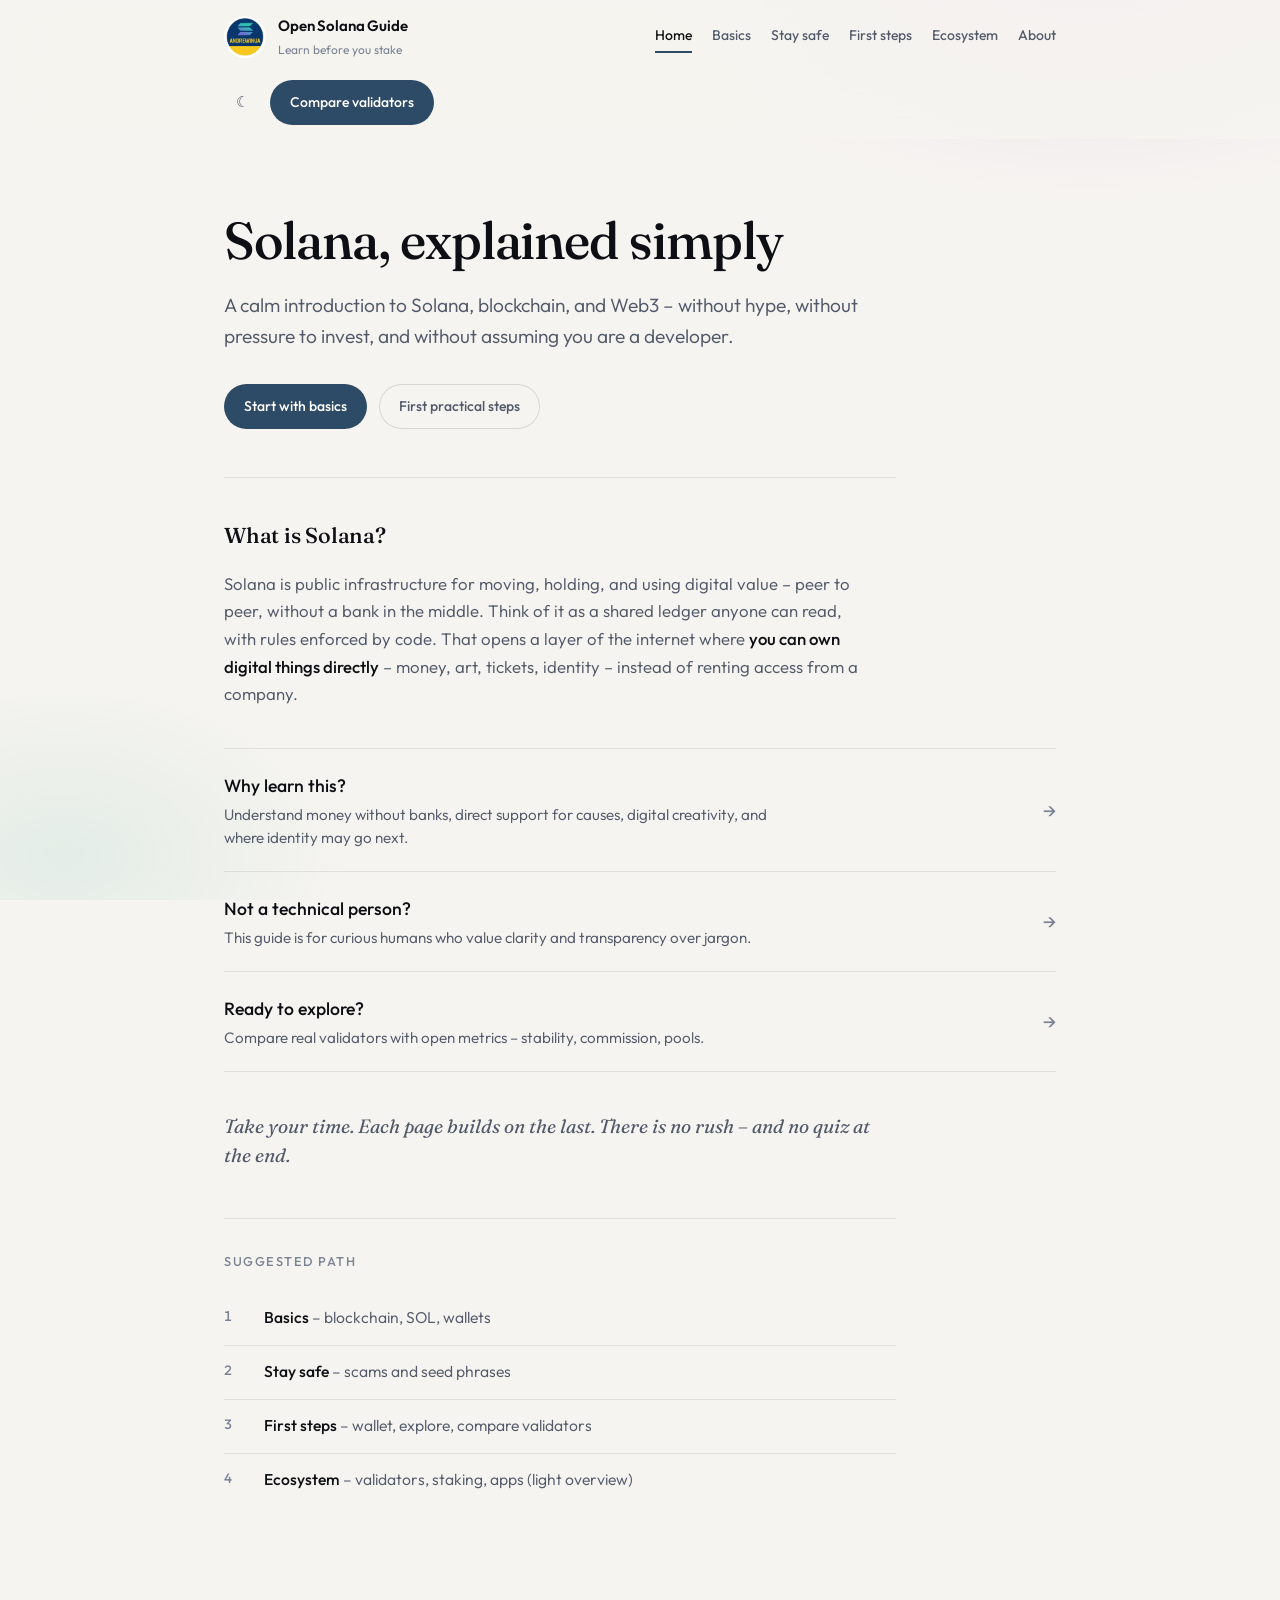
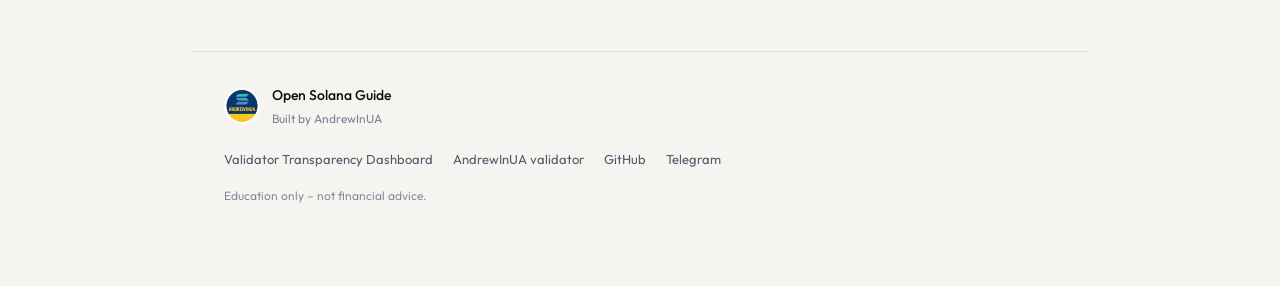
==== commit 6cc2a8b1: "Match footer links to header: logo to validator site, title to home. Footer logo opens andrewinua.co" ====
--- a/index.html
+++ b/index.html
@@ -16,13 +16,17 @@
 <body>
   <header class="site-header">
     <div class="site-header-inner">
-      <a href="./index.html" class="brand">
-        <img src="./assets/logo.png" alt="AndrewInUA" class="brand-logo" width="44" height="44" />
-        <span class="brand-text">
-          <span class="brand-title">Open Solana Guide</span>
-          <span class="brand-tag">Learn before you stake</span>
-        </span>
-      </a>
+      <div class="brand">
+        <a href="https://andrewinua.com/" class="brand-logo-link" target="_blank" rel="noopener noreferrer" aria-label="AndrewInUA validator – andrewinua.com">
+          <img src="./assets/logo.png" alt="" class="brand-logo" width="44" height="44" />
+        </a>
+        <a href="./index.html" class="brand-text-link">
+          <span class="brand-text">
+            <span class="brand-title">Open Solana Guide</span>
+            <span class="brand-tag">Learn before you stake</span>
+          </span>
+        </a>
+      </div>
       <nav class="site-nav" aria-label="Main">
         <a href="./index.html" class="active">Home</a>
         <a href="./basics.html">Basics</a>
@@ -102,9 +106,11 @@
 
   <footer class="wrap site-footer">
     <div class="footer-brand">
-      <img src="./assets/logo.png" alt="" width="36" height="36" />
-      <div>
-        <strong>Open Solana Guide</strong>
+      <a href="https://andrewinua.com/" class="footer-logo-link" target="_blank" rel="noopener noreferrer" aria-label="AndrewInUA validator – andrewinua.com">
+        <img src="./assets/logo.png" alt="" width="36" height="36" />
+      </a>
+      <div class="footer-brand-text">
+        <a href="./index.html" class="footer-title-link"><strong>Open Solana Guide</strong></a>
         <span>Built by AndrewInUA</span>
       </div>
     </div>
--- a/styles.css
+++ b/styles.css
@@ -93,10 +93,34 @@
   display: flex;
   align-items: center;
   gap: 12px;
-  text-decoration: none !important;
-}
-
-.brand:hover { text-decoration: none !important; }
+  min-width: 0;
+}
+
+.brand-logo-link,
+.brand-text-link {
+  text-decoration: none !important;
+}
+
+.brand-logo-link {
+  flex-shrink: 0;
+  line-height: 0;
+  border-radius: 50%;
+  transition: opacity 0.2s ease, transform 0.2s ease;
+}
+
+.brand-logo-link:hover {
+  text-decoration: none !important;
+  opacity: 0.88;
+  transform: scale(1.03);
+}
+
+.brand-text-link:hover {
+  text-decoration: none !important;
+}
+
+.brand-text-link:hover .brand-title {
+  color: var(--link-hover);
+}
 
 .brand-logo {
   width: 42px;
@@ -540,18 +564,50 @@
   margin-bottom: 1.25rem;
 }
 
-.footer-brand img {
+.footer-logo-link {
+  flex-shrink: 0;
+  line-height: 0;
+  text-decoration: none !important;
+  border-radius: 50%;
+  transition: opacity 0.2s ease, transform 0.2s ease;
+}
+
+.footer-logo-link:hover {
+  text-decoration: none !important;
+  opacity: 0.88;
+  transform: scale(1.03);
+}
+
+.footer-logo-link img {
   width: 36px;
   height: 36px;
   border-radius: 50%;
   object-fit: cover;
-}
-
-.footer-brand strong {
   display: block;
+}
+
+.footer-brand-text {
+  min-width: 0;
+}
+
+.footer-title-link {
+  display: block;
+  text-decoration: none !important;
+}
+
+.footer-title-link:hover {
+  text-decoration: none !important;
+}
+
+.footer-title-link strong {
   color: var(--heading);
   font-size: 14px;
   font-weight: 500;
+  transition: color 0.2s ease;
+}
+
+.footer-title-link:hover strong {
+  color: var(--link-hover);
 }
 
 .footer-brand span {
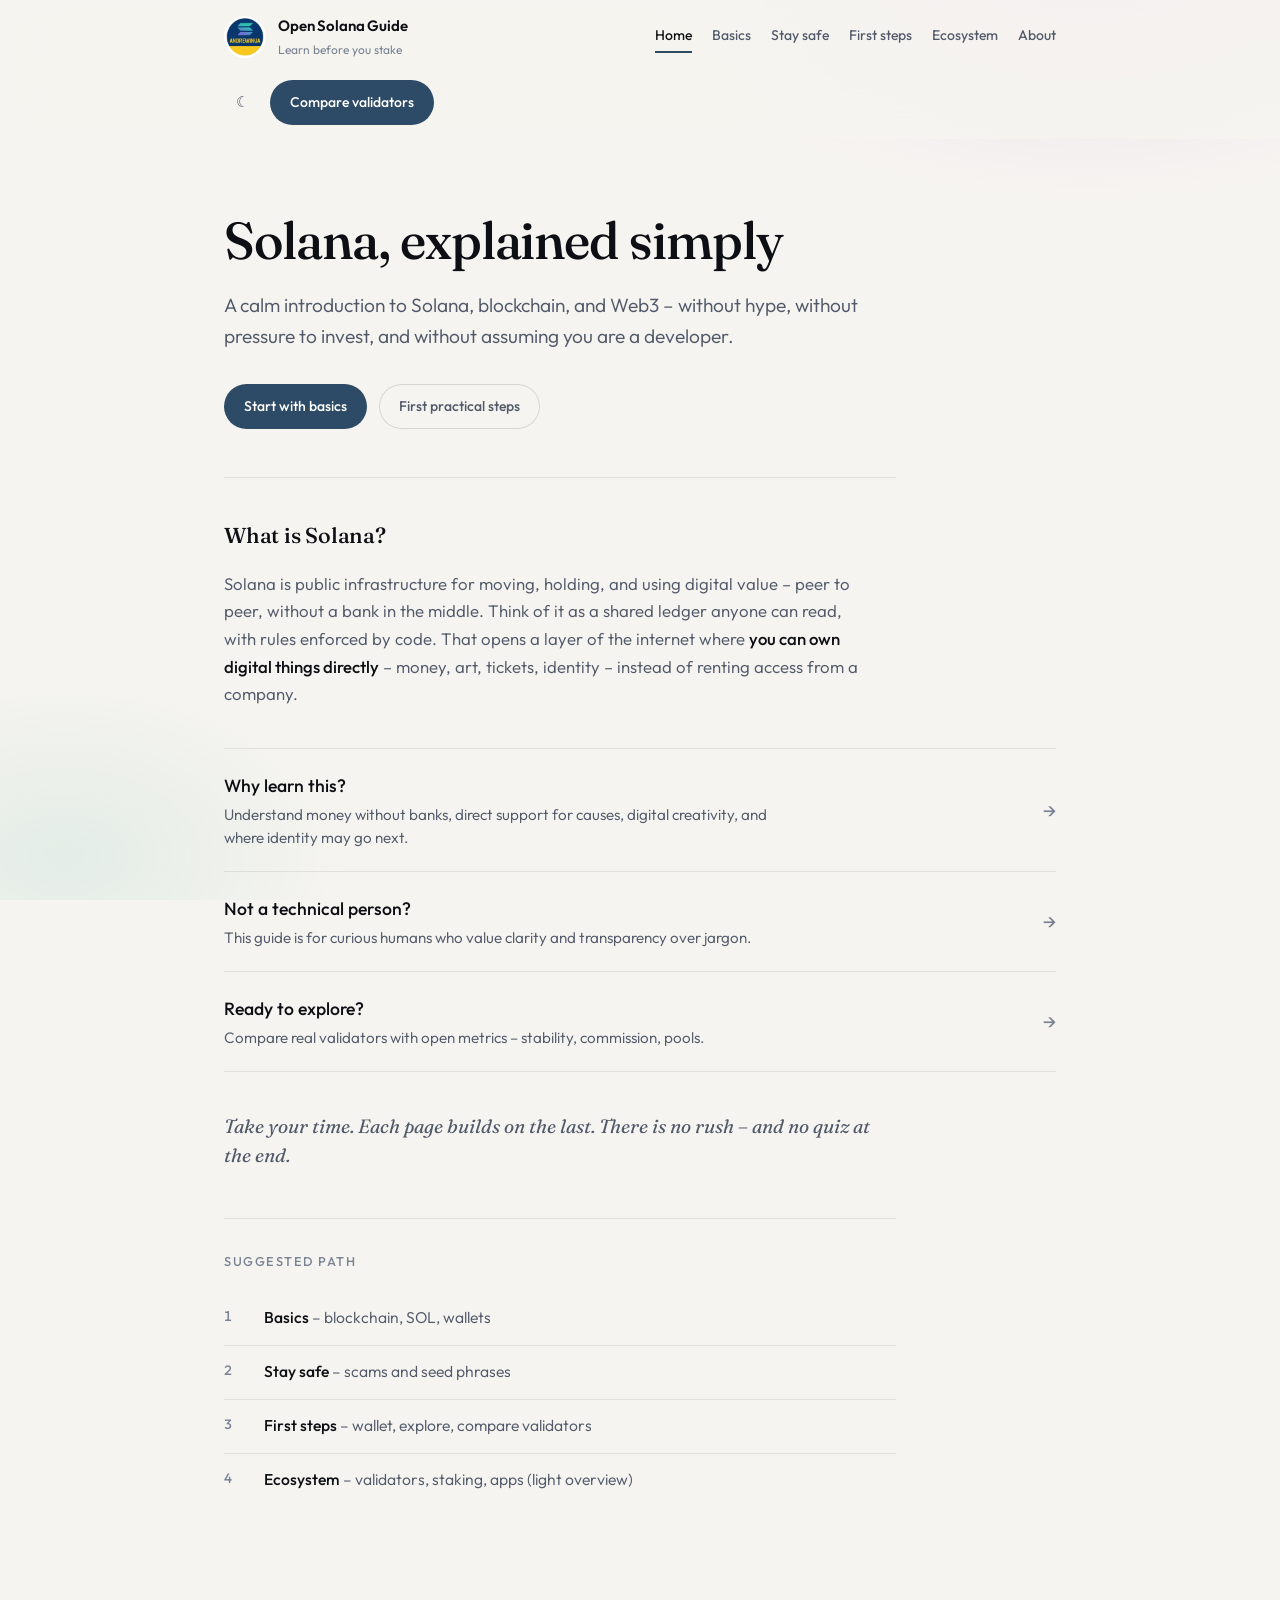
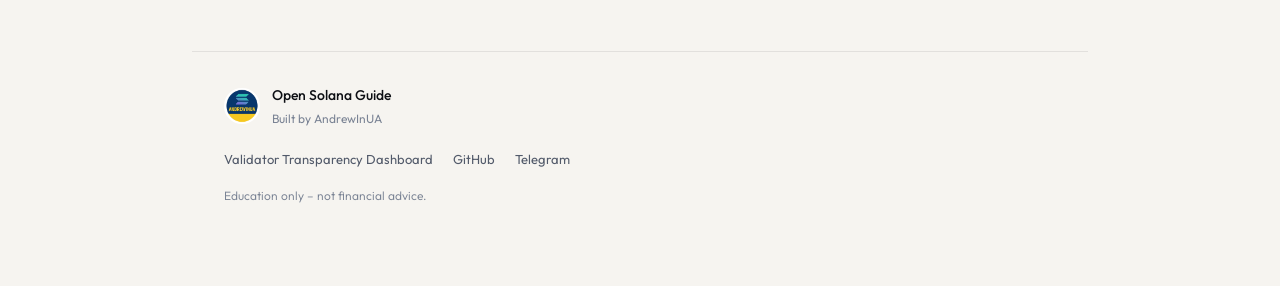
==== commit 69564aab: "Remove AndrewInUA validator link from footer Removed link to AndrewInUA validator from footer." ====
--- a/index.html
+++ b/index.html
@@ -116,7 +116,6 @@
     </div>
     <div class="footer-links">
       <a href="https://validator-transparency-dashboard.vercel.app/?from=learn" target="_blank" rel="noopener">Validator Transparency Dashboard</a>
-      <a href="https://andrewinua.com/" target="_blank" rel="noopener">AndrewInUA validator</a>
       <a href="https://github.com/AndrewInUA/open-solana-guide" target="_blank" rel="noopener">GitHub</a>
       <a href="https://t.me/AndrewInUA" target="_blank" rel="noopener">Telegram</a>
     </div>
